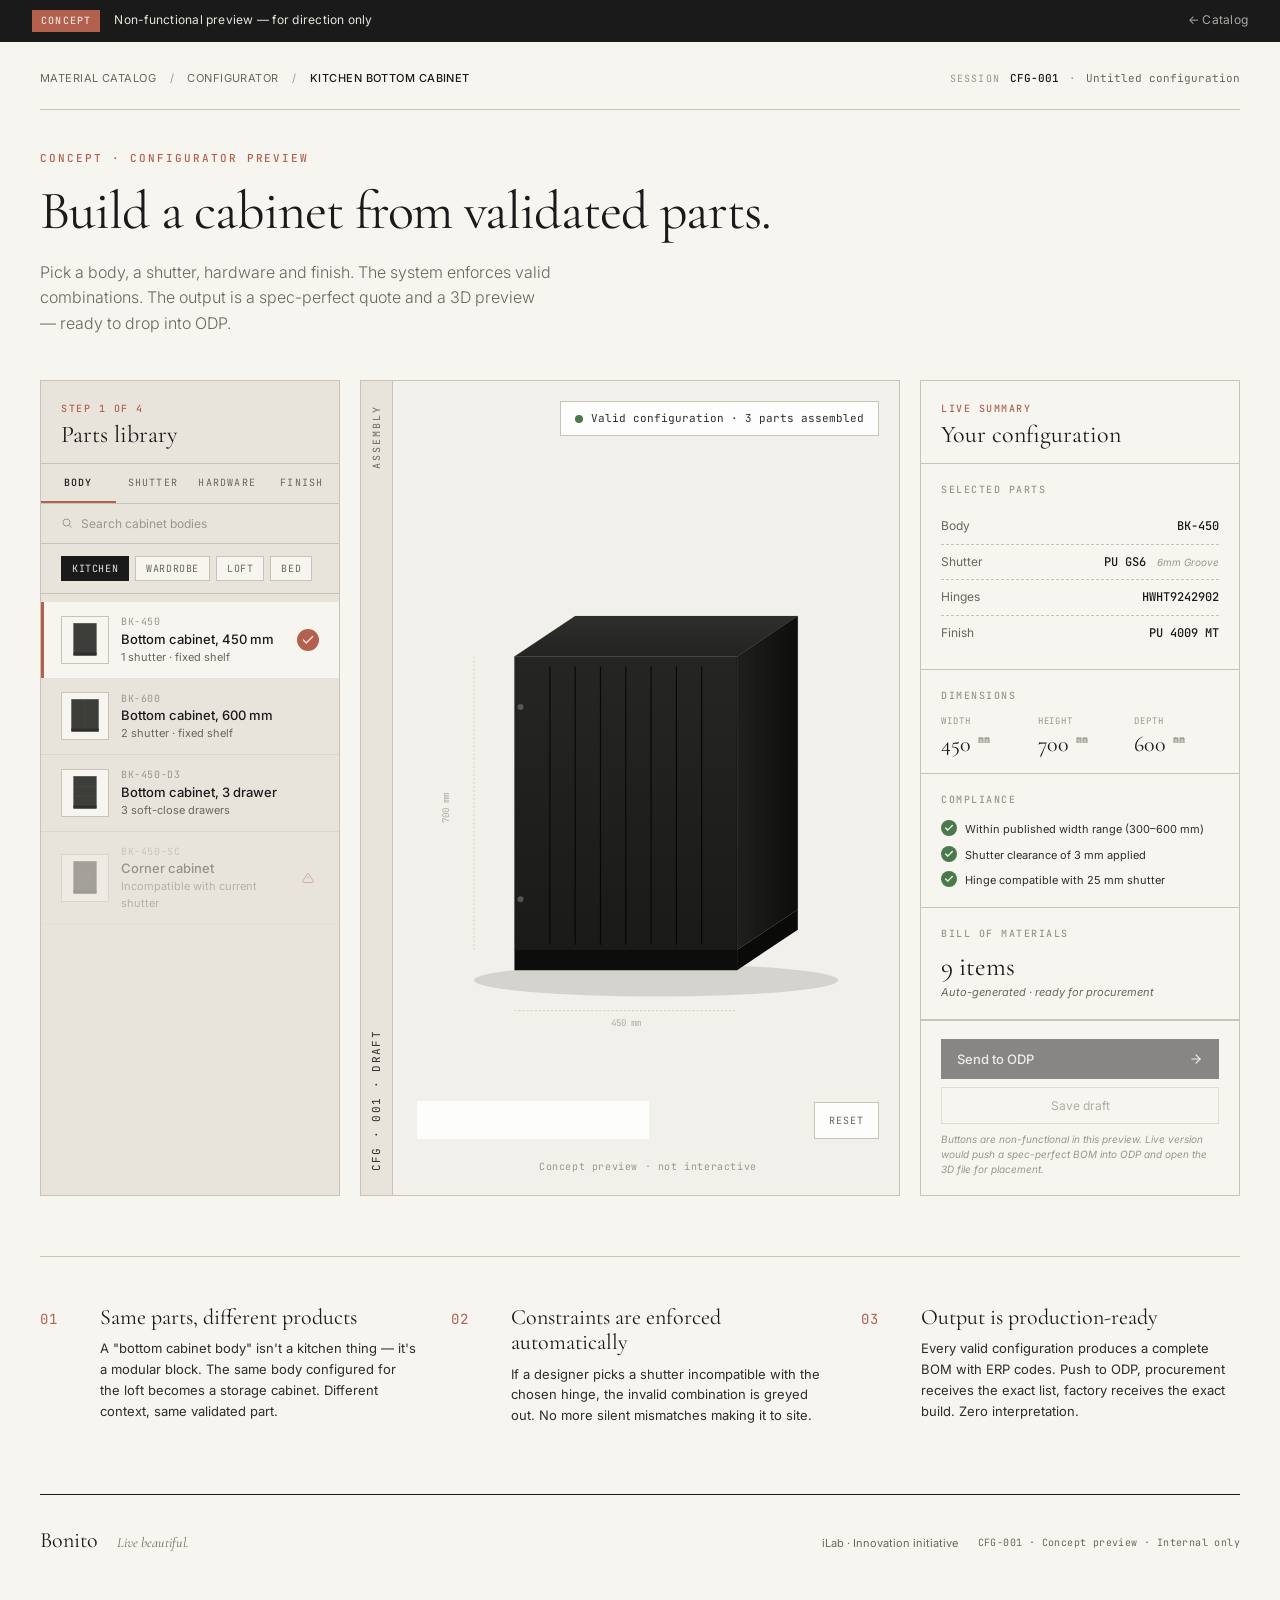
==== configurator.html @ 3262f43d "Add files via upload" ====
<!DOCTYPE html>
<html lang="en">
<head>
<meta charset="UTF-8">
<meta name="viewport" content="width=device-width, initial-scale=1.0">
<title>Blueprint Configurator · Concept Preview · Bonito</title>
<link rel="preconnect" href="https://fonts.googleapis.com">
<link rel="preconnect" href="https://fonts.gstatic.com" crossorigin>
<link href="https://fonts.googleapis.com/css2?family=Cormorant+Garamond:wght@300;400;500;600&family=Inter:wght@300;400;500;600&family=JetBrains+Mono:wght@400;500&display=swap" rel="stylesheet">
<link rel="stylesheet" href="configurator.css">
</head>
<body>

<div class="concept-banner">
  <span class="banner-pill">CONCEPT</span>
  <span>Non-functional preview — for direction only</span>
  <a href="index.html" class="banner-link">&larr; Catalog</a>
</div>

<main class="page">

  <header class="page-head">
    <nav class="crumbs">
      <a href="index.html">Material catalog</a>
      <span class="sep">/</span>
      <span>Configurator</span>
      <span class="sep">/</span>
      <span class="current">Kitchen bottom cabinet</span>
    </nav>
    <div class="erp-strip">
      <span class="erp-label">SESSION</span>
      <span class="erp-code">CFG-001</span>
      <span class="erp-sep">·</span>
      <span class="erp-finish">Untitled configuration</span>
    </div>
  </header>

  <section class="hero-intro">
    <span class="eyebrow">Concept · configurator preview</span>
    <h1 class="page-title">Build a cabinet from validated parts.</h1>
    <p class="lede">Pick a body, a shutter, hardware and finish. The system enforces valid combinations. The output is a spec-perfect quote and a 3D preview — ready to drop into ODP.</p>
  </section>

  <!-- 3-panel workspace -->
  <section class="workspace">

    <!-- LEFT: Parts library -->
    <aside class="parts-panel">
      <div class="panel-head">
        <span class="panel-eyebrow">Step 1 of 4</span>
        <h2 class="panel-title">Parts library</h2>
      </div>

      <!-- Category tabs -->
      <nav class="cat-tabs">
        <button class="cat-tab active">Body</button>
        <button class="cat-tab">Shutter</button>
        <button class="cat-tab">Hardware</button>
        <button class="cat-tab">Finish</button>
      </nav>

      <!-- Search -->
      <div class="parts-search">
        <svg width="12" height="12" viewBox="0 0 24 24" fill="none" stroke="currentColor" stroke-width="2"><circle cx="11" cy="11" r="7"/><path d="m21 21-4.35-4.35"/></svg>
        <input type="text" placeholder="Search cabinet bodies" value="" disabled>
      </div>

      <!-- Filter chips -->
      <div class="filter-chips">
        <span class="filter-chip active">Kitchen</span>
        <span class="filter-chip">Wardrobe</span>
        <span class="filter-chip">Loft</span>
        <span class="filter-chip">Bed</span>
      </div>

      <!-- Parts list -->
      <div class="parts-list">
        <div class="part-item selected">
          <div class="part-thumb">
            <svg viewBox="0 0 60 80" xmlns="http://www.w3.org/2000/svg">
              <rect x="8" y="8" width="44" height="60" fill="#3D3D3A" stroke="#5F5E5A" stroke-width="0.5"/>
              <rect x="8" y="64" width="44" height="6" fill="#2F2F2D"/>
            </svg>
          </div>
          <div class="part-meta">
            <span class="part-code">BK-450</span>
            <span class="part-name">Bottom cabinet, 450 mm</span>
            <span class="part-hint">1 shutter · fixed shelf</span>
          </div>
          <div class="part-check">
            <svg width="14" height="14" viewBox="0 0 24 24" fill="none" stroke="currentColor" stroke-width="2.4" stroke-linecap="round"><polyline points="20 6 9 17 4 12"/></svg>
          </div>
        </div>

        <div class="part-item">
          <div class="part-thumb">
            <svg viewBox="0 0 60 80" xmlns="http://www.w3.org/2000/svg">
              <rect x="4" y="8" width="52" height="60" fill="#3D3D3A" stroke="#5F5E5A" stroke-width="0.5"/>
              <rect x="4" y="64" width="52" height="6" fill="#2F2F2D"/>
              <line x1="30" y1="8" x2="30" y2="64" stroke="#5F5E5A" stroke-width="0.5"/>
            </svg>
          </div>
          <div class="part-meta">
            <span class="part-code">BK-600</span>
            <span class="part-name">Bottom cabinet, 600 mm</span>
            <span class="part-hint">2 shutter · fixed shelf</span>
          </div>
        </div>

        <div class="part-item">
          <div class="part-thumb">
            <svg viewBox="0 0 60 80" xmlns="http://www.w3.org/2000/svg">
              <rect x="8" y="8" width="44" height="60" fill="#3D3D3A" stroke="#5F5E5A" stroke-width="0.5"/>
              <line x1="8" y1="28" x2="52" y2="28" stroke="#5F5E5A" stroke-width="0.5"/>
              <line x1="8" y1="46" x2="52" y2="46" stroke="#5F5E5A" stroke-width="0.5"/>
              <rect x="8" y="64" width="44" height="6" fill="#2F2F2D"/>
            </svg>
          </div>
          <div class="part-meta">
            <span class="part-code">BK-450-D3</span>
            <span class="part-name">Bottom cabinet, 3 drawer</span>
            <span class="part-hint">3 soft-close drawers</span>
          </div>
        </div>

        <div class="part-item disabled">
          <div class="part-thumb">
            <svg viewBox="0 0 60 80" xmlns="http://www.w3.org/2000/svg">
              <rect x="8" y="8" width="44" height="60" fill="#3D3D3A" stroke="#5F5E5A" stroke-width="0.5"/>
              <rect x="8" y="64" width="44" height="6" fill="#2F2F2D"/>
              <circle cx="30" cy="38" r="8" fill="none" stroke="#5F5E5A" stroke-width="0.5"/>
            </svg>
          </div>
          <div class="part-meta">
            <span class="part-code">BK-450-SC</span>
            <span class="part-name">Corner cabinet</span>
            <span class="part-hint">Incompatible with current shutter</span>
          </div>
          <div class="part-warn">
            <svg width="12" height="12" viewBox="0 0 24 24" fill="none" stroke="currentColor" stroke-width="2"><path d="M12 9v4"/><path d="M12 17h.01"/><path d="M10.29 3.86 1.82 18a2 2 0 0 0 1.71 3h16.94a2 2 0 0 0 1.71-3L13.71 3.86a2 2 0 0 0-3.42 0Z"/></svg>
          </div>
        </div>
      </div>
    </aside>

    <!-- MIDDLE: Assembly viewer -->
    <section class="assembly-panel">
      <div class="assembly-frame">

        <!-- Spec ribbon down the left edge -->
        <aside class="spec-ribbon">
          <span class="ribbon-label">ASSEMBLY</span>
          <span class="ribbon-mono">CFG · 001 · DRAFT</span>
        </aside>

        <!-- Faux 3D isometric SVG representation -->
        <div class="assembly-canvas">
          <svg viewBox="0 0 500 500" xmlns="http://www.w3.org/2000/svg" preserveAspectRatio="xMidYMid meet">
            <defs>
              <linearGradient id="cabinetFront" x1="0" y1="0" x2="0" y2="1">
                <stop offset="0%" stop-color="#252523"/>
                <stop offset="100%" stop-color="#1A1A18"/>
              </linearGradient>
              <linearGradient id="cabinetSide" x1="0" y1="0" x2="1" y2="0">
                <stop offset="0%" stop-color="#1F1F1D"/>
                <stop offset="100%" stop-color="#0D0D0C"/>
              </linearGradient>
              <linearGradient id="cabinetTop" x1="0" y1="0" x2="0" y2="1">
                <stop offset="0%" stop-color="#2E2E2C"/>
                <stop offset="100%" stop-color="#232321"/>
              </linearGradient>
            </defs>

            <!-- Floor shadow -->
            <ellipse cx="260" cy="440" rx="180" ry="16" fill="#000" opacity="0.12"/>

            <!-- Cabinet body (isometric) -->
            <!-- Top face -->
            <polygon points="120,120 340,120 400,80 180,80" fill="url(#cabinetTop)" stroke="#000" stroke-width="0.5" stroke-opacity="0.2"/>
            <!-- Front face -->
            <polygon points="120,120 340,120 340,410 120,410" fill="url(#cabinetFront)" stroke="#000" stroke-width="0.5" stroke-opacity="0.3"/>
            <!-- Right side -->
            <polygon points="340,120 400,80 400,370 340,410" fill="url(#cabinetSide)" stroke="#000" stroke-width="0.5" stroke-opacity="0.3"/>

            <!-- Groove pattern on front (6mm grooves) -->
            <g opacity="0.75">
              <line x1="155" y1="130" x2="155" y2="405" stroke="#000" stroke-width="1.2"/>
              <line x1="180" y1="130" x2="180" y2="405" stroke="#000" stroke-width="1.2"/>
              <line x1="205" y1="130" x2="205" y2="405" stroke="#000" stroke-width="1.2"/>
              <line x1="230" y1="130" x2="230" y2="405" stroke="#000" stroke-width="1.2"/>
              <line x1="255" y1="130" x2="255" y2="405" stroke="#000" stroke-width="1.2"/>
              <line x1="280" y1="130" x2="280" y2="405" stroke="#000" stroke-width="1.2"/>
              <line x1="305" y1="130" x2="305" y2="405" stroke="#000" stroke-width="1.2"/>
            </g>

            <!-- Skirting -->
            <polygon points="120,410 340,410 340,430 120,430" fill="#0D0D0C"/>
            <polygon points="340,410 400,370 400,390 340,430" fill="#0A0A09"/>

            <!-- Hinge suggestions on left edge -->
            <circle cx="126" cy="170" r="3" fill="#7A7A75" opacity="0.6"/>
            <circle cx="126" cy="360" r="3" fill="#7A7A75" opacity="0.6"/>

            <!-- Dimension callouts (subtle) -->
            <g opacity="0.5" font-family="JetBrains Mono, monospace" font-size="9" fill="#6B665D">
              <line x1="80" y1="120" x2="80" y2="410" stroke="#B3614E" stroke-width="0.5" stroke-dasharray="2 2"/>
              <text x="55" y="270" text-anchor="middle" transform="rotate(-90 55 270)">700 mm</text>

              <line x1="120" y1="470" x2="340" y2="470" stroke="#B3614E" stroke-width="0.5" stroke-dasharray="2 2"/>
              <text x="230" y="485" text-anchor="middle">450 mm</text>
            </g>
          </svg>
        </div>

        <!-- View controls -->
        <div class="assembly-controls">
          <div class="control-group">
            <button class="view-btn active">Isometric</button>
            <button class="view-btn">Front</button>
            <button class="view-btn">Exploded</button>
          </div>
          <div class="control-group right">
            <button class="util-btn">Reset</button>
          </div>
        </div>

        <div class="assembly-status">
          <span class="status-dot valid"></span>
          <span class="status-text">Valid configuration · 3 parts assembled</span>
        </div>

        <div class="assembly-hint">
          Concept preview · not interactive
        </div>
      </div>
    </section>

    <!-- RIGHT: Live spec summary -->
    <aside class="summary-panel">
      <div class="panel-head">
        <span class="panel-eyebrow">Live summary</span>
        <h2 class="panel-title">Your configuration</h2>
      </div>

      <!-- Selected parts -->
      <div class="config-block">
        <div class="block-title">Selected parts</div>
        <div class="config-row">
          <div class="row-label">Body</div>
          <div class="row-val">BK-450</div>
        </div>
        <div class="config-row">
          <div class="row-label">Shutter</div>
          <div class="row-val">PU GS6 <span class="row-sub">6mm Groove</span></div>
        </div>
        <div class="config-row">
          <div class="row-label">Hinges</div>
          <div class="row-val">HWHT9242902</div>
        </div>
        <div class="config-row">
          <div class="row-label">Finish</div>
          <div class="row-val">PU 4009 MT</div>
        </div>
      </div>

      <!-- Dimensions -->
      <div class="config-block">
        <div class="block-title">Dimensions</div>
        <div class="dim-grid">
          <div class="dim-cell">
            <span class="dim-label">Width</span>
            <span class="dim-val">450 <span class="dim-unit">mm</span></span>
          </div>
          <div class="dim-cell">
            <span class="dim-label">Height</span>
            <span class="dim-val">700 <span class="dim-unit">mm</span></span>
          </div>
          <div class="dim-cell">
            <span class="dim-label">Depth</span>
            <span class="dim-val">600 <span class="dim-unit">mm</span></span>
          </div>
        </div>
      </div>

      <!-- Compliance -->
      <div class="config-block">
        <div class="block-title">Compliance</div>
        <div class="compliance-list">
          <div class="compliance-item ok">
            <div class="c-icon">
              <svg width="10" height="10" viewBox="0 0 24 24" fill="none" stroke="currentColor" stroke-width="3" stroke-linecap="round"><polyline points="20 6 9 17 4 12"/></svg>
            </div>
            <div class="c-text">Within published width range (300–600 mm)</div>
          </div>
          <div class="compliance-item ok">
            <div class="c-icon">
              <svg width="10" height="10" viewBox="0 0 24 24" fill="none" stroke="currentColor" stroke-width="3" stroke-linecap="round"><polyline points="20 6 9 17 4 12"/></svg>
            </div>
            <div class="c-text">Shutter clearance of 3 mm applied</div>
          </div>
          <div class="compliance-item ok">
            <div class="c-icon">
              <svg width="10" height="10" viewBox="0 0 24 24" fill="none" stroke="currentColor" stroke-width="3" stroke-linecap="round"><polyline points="20 6 9 17 4 12"/></svg>
            </div>
            <div class="c-text">Hinge compatible with 25 mm shutter</div>
          </div>
        </div>
      </div>

      <!-- BOM count -->
      <div class="config-block">
        <div class="block-title">Bill of materials</div>
        <div class="bom-summary">
          <span class="bom-count">9 items</span>
          <span class="bom-hint">Auto-generated · ready for procurement</span>
        </div>
      </div>

      <!-- Actions -->
      <div class="config-actions">
        <button class="action-primary" disabled>
          <span>Send to ODP</span>
          <svg width="14" height="14" viewBox="0 0 24 24" fill="none" stroke="currentColor" stroke-width="2" stroke-linecap="round"><path d="M5 12h14"/><path d="m12 5 7 7-7 7"/></svg>
        </button>
        <button class="action-secondary" disabled>Save draft</button>
      </div>

      <p class="concept-note">
        Buttons are non-functional in this preview. Live version would push a spec-perfect BOM into ODP and open the 3D file for placement.
      </p>
    </aside>

  </section>

  <!-- Explanation strip -->
  <section class="explain-strip">
    <div class="explain-item">
      <div class="explain-num">01</div>
      <div class="explain-body">
        <h3 class="explain-title">Same parts, different products</h3>
        <p class="explain-text">A "bottom cabinet body" isn't a kitchen thing — it's a modular block. The same body configured for the loft becomes a storage cabinet. Different context, same validated part.</p>
      </div>
    </div>

    <div class="explain-item">
      <div class="explain-num">02</div>
      <div class="explain-body">
        <h3 class="explain-title">Constraints are enforced automatically</h3>
        <p class="explain-text">If a designer picks a shutter incompatible with the chosen hinge, the invalid combination is greyed out. No more silent mismatches making it to site.</p>
      </div>
    </div>

    <div class="explain-item">
      <div class="explain-num">03</div>
      <div class="explain-body">
        <h3 class="explain-title">Output is production-ready</h3>
        <p class="explain-text">Every valid configuration produces a complete BOM with ERP codes. Push to ODP, procurement receives the exact list, factory receives the exact build. Zero interpretation.</p>
      </div>
    </div>
  </section>

  <footer class="page-foot">
    <div class="foot-left">
      <span class="foot-brand">Bonito</span>
      <span class="foot-tag">Live beautiful.</span>
    </div>
    <div class="foot-right">
      <span>iLab · Innovation initiative</span>
      <span class="foot-mono">CFG-001 · Concept preview · Internal only</span>
    </div>
  </footer>

</main>

</body>
</html>
---- configurator.css ----
/* Configurator concept mockup — matches PU cabinet page design system */

:root {
  --ink: #1A1A1A;
  --ink-soft: #2D2D2C;
  --bone: #E8E4DC;
  --bone-deep: #D9D5CC;
  --paper: #F7F5F0;
  --clay: #B3614E;
  --clay-soft: #C9826F;
  --line: #C8C3B7;
  --text: #2D2D2C;
  --text-soft: #6B665D;
  --text-mute: #9B968B;

  --success: #4A7A4B;
  --warn:    #B3614E;

  --display: 'Cormorant Garamond', Georgia, serif;
  --body:    'Inter', -apple-system, system-ui, sans-serif;
  --mono:    'JetBrains Mono', 'SF Mono', Consolas, monospace;
}

* { box-sizing: border-box; margin: 0; padding: 0; }

body {
  background: var(--paper);
  color: var(--text);
  font-family: var(--body);
  font-size: 14px;
  line-height: 1.55;
  font-weight: 400;
  -webkit-font-smoothing: antialiased;
  -moz-osx-font-smoothing: grayscale;
}

/* Concept banner */
.concept-banner {
  background: var(--ink);
  color: var(--bone);
  padding: 10px 32px;
  font-size: 12px;
  display: flex;
  align-items: center;
  gap: 14px;
  letter-spacing: 0.02em;
}
.banner-pill {
  background: var(--clay);
  color: var(--bone);
  padding: 3px 9px;
  font-family: var(--mono);
  font-size: 10px;
  font-weight: 500;
  letter-spacing: 0.12em;
}
.banner-link {
  margin-left: auto;
  color: var(--bone);
  text-decoration: none;
  font-size: 12px;
  opacity: 0.7;
}
.banner-link:hover { opacity: 1; }

.page {
  max-width: 1400px;
  margin: 0 auto;
  padding: 28px 40px 56px;
}

/* Header */
.page-head {
  display: flex;
  justify-content: space-between;
  align-items: baseline;
  padding-bottom: 22px;
  border-bottom: 1px solid var(--line);
  margin-bottom: 40px;
}
.crumbs {
  font-size: 11px;
  color: var(--text-soft);
  letter-spacing: 0.04em;
  text-transform: uppercase;
}
.crumbs a { color: var(--text-soft); text-decoration: none; }
.crumbs a:hover { color: var(--ink); }
.crumbs .sep { margin: 0 10px; color: var(--text-mute); }
.crumbs .current { color: var(--ink); font-weight: 500; }

.erp-strip {
  display: flex;
  align-items: baseline;
  gap: 10px;
  font-family: var(--mono);
  font-size: 11px;
}
.erp-label {
  color: var(--text-mute);
  letter-spacing: 0.12em;
  font-size: 10px;
}
.erp-code { color: var(--ink); font-weight: 500; }
.erp-sep { color: var(--text-mute); }
.erp-finish { color: var(--text-soft); }

/* Hero intro */
.hero-intro {
  margin-bottom: 44px;
  max-width: 780px;
}
.eyebrow {
  display: block;
  font-family: var(--mono);
  font-size: 11px;
  letter-spacing: 0.18em;
  color: var(--clay);
  text-transform: uppercase;
  margin-bottom: 18px;
  font-weight: 500;
}
.page-title {
  font-family: var(--display);
  font-weight: 400;
  font-size: clamp(38px, 4.4vw, 54px);
  line-height: 0.98;
  letter-spacing: -0.02em;
  color: var(--ink);
  margin-bottom: 22px;
}
.lede {
  font-size: 16px;
  line-height: 1.6;
  color: var(--text-soft);
  font-weight: 300;
  max-width: 32em;
}

/* ============ WORKSPACE (3 panels) ============ */
.workspace {
  display: grid;
  grid-template-columns: 300px 1fr 320px;
  gap: 20px;
  min-height: 640px;
  margin-bottom: 60px;
}

/* Panel head */
.panel-head {
  padding: 20px 20px 16px;
  border-bottom: 1px solid var(--line);
}
.panel-eyebrow {
  font-family: var(--mono);
  font-size: 10px;
  letter-spacing: 0.15em;
  color: var(--clay);
  text-transform: uppercase;
  margin-bottom: 6px;
  display: block;
  font-weight: 500;
}
.panel-title {
  font-family: var(--display);
  font-size: 24px;
  color: var(--ink);
  font-weight: 400;
  line-height: 1;
}

/* LEFT: Parts panel */
.parts-panel {
  background: var(--bone);
  border: 1px solid var(--line);
  display: flex;
  flex-direction: column;
}

.cat-tabs {
  display: flex;
  border-bottom: 1px solid var(--line);
}
.cat-tab {
  flex: 1;
  background: transparent;
  border: none;
  padding: 12px 6px;
  font-family: var(--mono);
  font-size: 10px;
  letter-spacing: 0.12em;
  text-transform: uppercase;
  color: var(--text-soft);
  cursor: pointer;
  transition: all 0.15s;
  border-bottom: 2px solid transparent;
}
.cat-tab:hover { color: var(--ink); }
.cat-tab.active {
  color: var(--ink);
  border-bottom-color: var(--clay);
  font-weight: 500;
}

.parts-search {
  display: flex;
  align-items: center;
  gap: 8px;
  padding: 12px 20px;
  border-bottom: 1px solid var(--line);
  color: var(--text-mute);
}
.parts-search input {
  flex: 1;
  border: none;
  background: transparent;
  font-family: var(--body);
  font-size: 12px;
  color: var(--text);
  outline: none;
}
.parts-search input::placeholder { color: var(--text-mute); }

.filter-chips {
  display: flex;
  gap: 6px;
  padding: 12px 20px;
  border-bottom: 1px solid var(--line);
  flex-wrap: wrap;
}
.filter-chip {
  font-family: var(--mono);
  font-size: 10px;
  letter-spacing: 0.06em;
  padding: 4px 10px;
  background: var(--paper);
  border: 1px solid var(--line);
  color: var(--text-soft);
  cursor: pointer;
  text-transform: uppercase;
  transition: all 0.15s;
}
.filter-chip:hover { border-color: var(--ink); color: var(--ink); }
.filter-chip.active {
  background: var(--ink);
  color: var(--bone);
  border-color: var(--ink);
}

.parts-list {
  flex: 1;
  overflow-y: auto;
  padding: 8px 0;
}

.part-item {
  display: grid;
  grid-template-columns: 48px 1fr auto;
  gap: 12px;
  align-items: center;
  padding: 12px 20px;
  cursor: pointer;
  transition: background 0.15s;
  border-bottom: 1px solid rgba(200, 195, 183, 0.4);
}
.part-item:hover { background: var(--paper); }
.part-item.selected {
  background: var(--paper);
  box-shadow: inset 3px 0 0 var(--clay);
}
.part-item.disabled { opacity: 0.4; cursor: not-allowed; }
.part-item.disabled:hover { background: transparent; }

.part-thumb {
  width: 48px;
  height: 48px;
  background: var(--paper);
  border: 1px solid var(--line);
  display: flex;
  align-items: center;
  justify-content: center;
}
.part-thumb svg { width: 32px; height: 42px; }

.part-meta {
  display: flex;
  flex-direction: column;
  gap: 1px;
  min-width: 0;
}
.part-code {
  font-family: var(--mono);
  font-size: 10px;
  color: var(--text-mute);
  letter-spacing: 0.06em;
}
.part-name {
  font-size: 13px;
  color: var(--ink);
  font-weight: 500;
  line-height: 1.3;
}
.part-hint {
  font-size: 11px;
  color: var(--text-soft);
}

.part-check {
  width: 22px;
  height: 22px;
  background: var(--clay);
  color: var(--bone);
  border-radius: 50%;
  display: flex;
  align-items: center;
  justify-content: center;
}
.part-warn {
  width: 22px;
  height: 22px;
  color: var(--warn);
  display: flex;
  align-items: center;
  justify-content: center;
}

/* MIDDLE: Assembly panel */
.assembly-panel {
  position: relative;
}
.assembly-frame {
  position: relative;
  background: #F2F0EA;
  border: 1px solid var(--line);
  width: 100%;
  height: 100%;
  min-height: 640px;
  overflow: hidden;
}

.spec-ribbon {
  position: absolute;
  left: 0;
  top: 0;
  bottom: 0;
  width: 32px;
  background: var(--bone);
  display: flex;
  flex-direction: column;
  align-items: center;
  justify-content: space-between;
  padding: 24px 0;
  border-right: 1px solid var(--line);
  pointer-events: none;
  z-index: 3;
}
.ribbon-label, .ribbon-mono {
  writing-mode: vertical-rl;
  transform: rotate(180deg);
  font-family: var(--mono);
  font-size: 10px;
  color: var(--text-soft);
  letter-spacing: 0.2em;
}
.ribbon-mono {
  font-size: 11px;
  color: var(--text);
  letter-spacing: 0.12em;
}

.assembly-canvas {
  position: absolute;
  inset: 0;
  padding-left: 32px;
  display: flex;
  align-items: center;
  justify-content: center;
}
.assembly-canvas svg {
  max-width: 100%;
  max-height: 100%;
  width: auto;
}

.assembly-controls {
  position: absolute;
  bottom: 56px;
  left: 56px;
  right: 20px;
  display: flex;
  justify-content: space-between;
  align-items: center;
  z-index: 2;
}
.control-group {
  display: flex;
  gap: 4px;
  background: rgba(255, 255, 255, 0.85);
  backdrop-filter: blur(8px);
  -webkit-backdrop-filter: blur(8px);
  padding: 4px;
  border: 1px solid var(--line);
}
.view-btn, .util-btn {
  background: transparent;
  border: none;
  color: var(--text-soft);
  font-family: var(--mono);
  font-size: 10px;
  letter-spacing: 0.1em;
  padding: 7px 10px;
  cursor: pointer;
  text-transform: uppercase;
}
.view-btn:hover, .util-btn:hover { color: var(--ink); }
.view-btn.active {
  background: var(--ink);
  color: var(--bone);
}

.assembly-status {
  position: absolute;
  top: 20px;
  right: 20px;
  display: flex;
  align-items: center;
  gap: 8px;
  background: rgba(255, 255, 255, 0.9);
  padding: 8px 14px;
  border: 1px solid var(--line);
  font-family: var(--mono);
  font-size: 11px;
  color: var(--text);
}
.status-dot {
  width: 8px;
  height: 8px;
  border-radius: 50%;
  background: var(--success);
}

.assembly-hint {
  position: absolute;
  bottom: 20px;
  left: 56px;
  right: 20px;
  font-family: var(--mono);
  font-size: 10px;
  color: var(--text-mute);
  letter-spacing: 0.06em;
  text-align: center;
  pointer-events: none;
}

/* RIGHT: Summary panel */
.summary-panel {
  background: var(--paper);
  border: 1px solid var(--line);
  display: flex;
  flex-direction: column;
  overflow-y: auto;
}

.config-block {
  padding: 18px 20px;
  border-bottom: 1px solid var(--line);
}
.config-block:last-of-type { border-bottom: none; }

.block-title {
  font-family: var(--mono);
  font-size: 10px;
  letter-spacing: 0.15em;
  text-transform: uppercase;
  color: var(--text-mute);
  margin-bottom: 12px;
  font-weight: 500;
}

.config-row {
  display: flex;
  justify-content: space-between;
  align-items: baseline;
  padding: 8px 0;
  border-bottom: 1px dashed var(--line);
}
.config-row:last-child { border-bottom: none; }
.row-label {
  font-size: 12px;
  color: var(--text-soft);
}
.row-val {
  font-family: var(--mono);
  font-size: 12px;
  color: var(--ink);
  font-weight: 500;
  text-align: right;
}
.row-sub {
  font-family: var(--body);
  font-size: 10px;
  color: var(--text-mute);
  font-weight: 400;
  margin-left: 4px;
  font-style: italic;
}

.dim-grid {
  display: grid;
  grid-template-columns: repeat(3, 1fr);
  gap: 12px;
}
.dim-cell {
  display: flex;
  flex-direction: column;
  gap: 4px;
}
.dim-label {
  font-family: var(--mono);
  font-size: 9px;
  letter-spacing: 0.1em;
  text-transform: uppercase;
  color: var(--text-mute);
}
.dim-val {
  font-family: var(--display);
  font-size: 22px;
  color: var(--ink);
  line-height: 1;
}
.dim-unit {
  font-family: var(--mono);
  font-size: 10px;
  color: var(--text-soft);
  vertical-align: super;
  margin-left: 2px;
}

.compliance-list {
  display: flex;
  flex-direction: column;
  gap: 8px;
}
.compliance-item {
  display: grid;
  grid-template-columns: 16px 1fr;
  gap: 8px;
  align-items: baseline;
}
.c-icon {
  width: 16px;
  height: 16px;
  background: var(--success);
  color: white;
  border-radius: 50%;
  display: flex;
  align-items: center;
  justify-content: center;
}
.c-text {
  font-size: 11px;
  line-height: 1.45;
  color: var(--text);
}

.bom-summary {
  display: flex;
  flex-direction: column;
  gap: 4px;
}
.bom-count {
  font-family: var(--display);
  font-size: 26px;
  color: var(--ink);
  line-height: 1;
}
.bom-hint {
  font-size: 11px;
  color: var(--text-soft);
  font-style: italic;
}

.config-actions {
  padding: 18px 20px 8px;
  display: flex;
  flex-direction: column;
  gap: 8px;
  border-top: 1px solid var(--line);
}
.action-primary {
  background: var(--ink);
  color: var(--bone);
  border: none;
  padding: 12px 16px;
  font-family: var(--body);
  font-size: 13px;
  font-weight: 500;
  cursor: pointer;
  display: flex;
  align-items: center;
  justify-content: space-between;
  transition: all 0.15s;
}
.action-primary:hover:not(:disabled) { background: var(--ink-soft); }
.action-primary:disabled { opacity: 0.5; cursor: not-allowed; }
.action-secondary {
  background: transparent;
  color: var(--text-soft);
  border: 1px solid var(--line);
  padding: 10px 16px;
  font-family: var(--body);
  font-size: 12px;
  cursor: pointer;
}
.action-secondary:hover:not(:disabled) { color: var(--ink); border-color: var(--ink); }
.action-secondary:disabled { opacity: 0.5; cursor: not-allowed; }

.concept-note {
  padding: 0 20px 18px;
  font-size: 10px;
  color: var(--text-mute);
  font-style: italic;
  line-height: 1.5;
}

/* ============ EXPLAIN STRIP ============ */
.explain-strip {
  display: grid;
  grid-template-columns: repeat(3, 1fr);
  gap: 32px;
  padding: 48px 0;
  border-top: 1px solid var(--line);
}
.explain-item {
  display: grid;
  grid-template-columns: 44px 1fr;
  gap: 16px;
}
.explain-num {
  font-family: var(--mono);
  font-size: 14px;
  color: var(--clay);
  letter-spacing: 0.08em;
  padding-top: 4px;
}
.explain-title {
  font-family: var(--display);
  font-size: 22px;
  color: var(--ink);
  font-weight: 400;
  line-height: 1.15;
  margin-bottom: 8px;
}
.explain-text {
  font-size: 13px;
  line-height: 1.6;
  color: var(--text);
}

/* ============ FOOTER ============ */
.page-foot {
  display: flex;
  justify-content: space-between;
  align-items: baseline;
  padding-top: 28px;
  margin-top: 20px;
  border-top: 1px solid var(--ink);
  font-size: 11px;
}
.foot-brand {
  font-family: var(--display);
  font-size: 22px;
  color: var(--ink);
  margin-right: 16px;
}
.foot-tag {
  font-family: var(--display);
  font-size: 14px;
  font-style: italic;
  color: var(--text-soft);
}
.foot-right {
  display: flex;
  gap: 20px;
  color: var(--text-soft);
}
.foot-mono {
  font-family: var(--mono);
  font-size: 10px;
  letter-spacing: 0.04em;
}

/* ============ RESPONSIVE ============ */
@media (max-width: 1200px) {
  .workspace {
    grid-template-columns: 260px 1fr 280px;
  }
}

@media (max-width: 1000px) {
  .workspace {
    grid-template-columns: 1fr;
  }
  .parts-panel, .summary-panel {
    max-height: 400px;
  }
  .explain-strip {
    grid-template-columns: 1fr;
    gap: 20px;
  }
}

@media (max-width: 640px) {
  .page { padding: 16px 20px 40px; }
  .concept-banner { padding: 8px 20px; flex-wrap: wrap; }
  .page-head { flex-direction: column; align-items: flex-start; gap: 12px; }
  .page-title { font-size: 34px; }
}
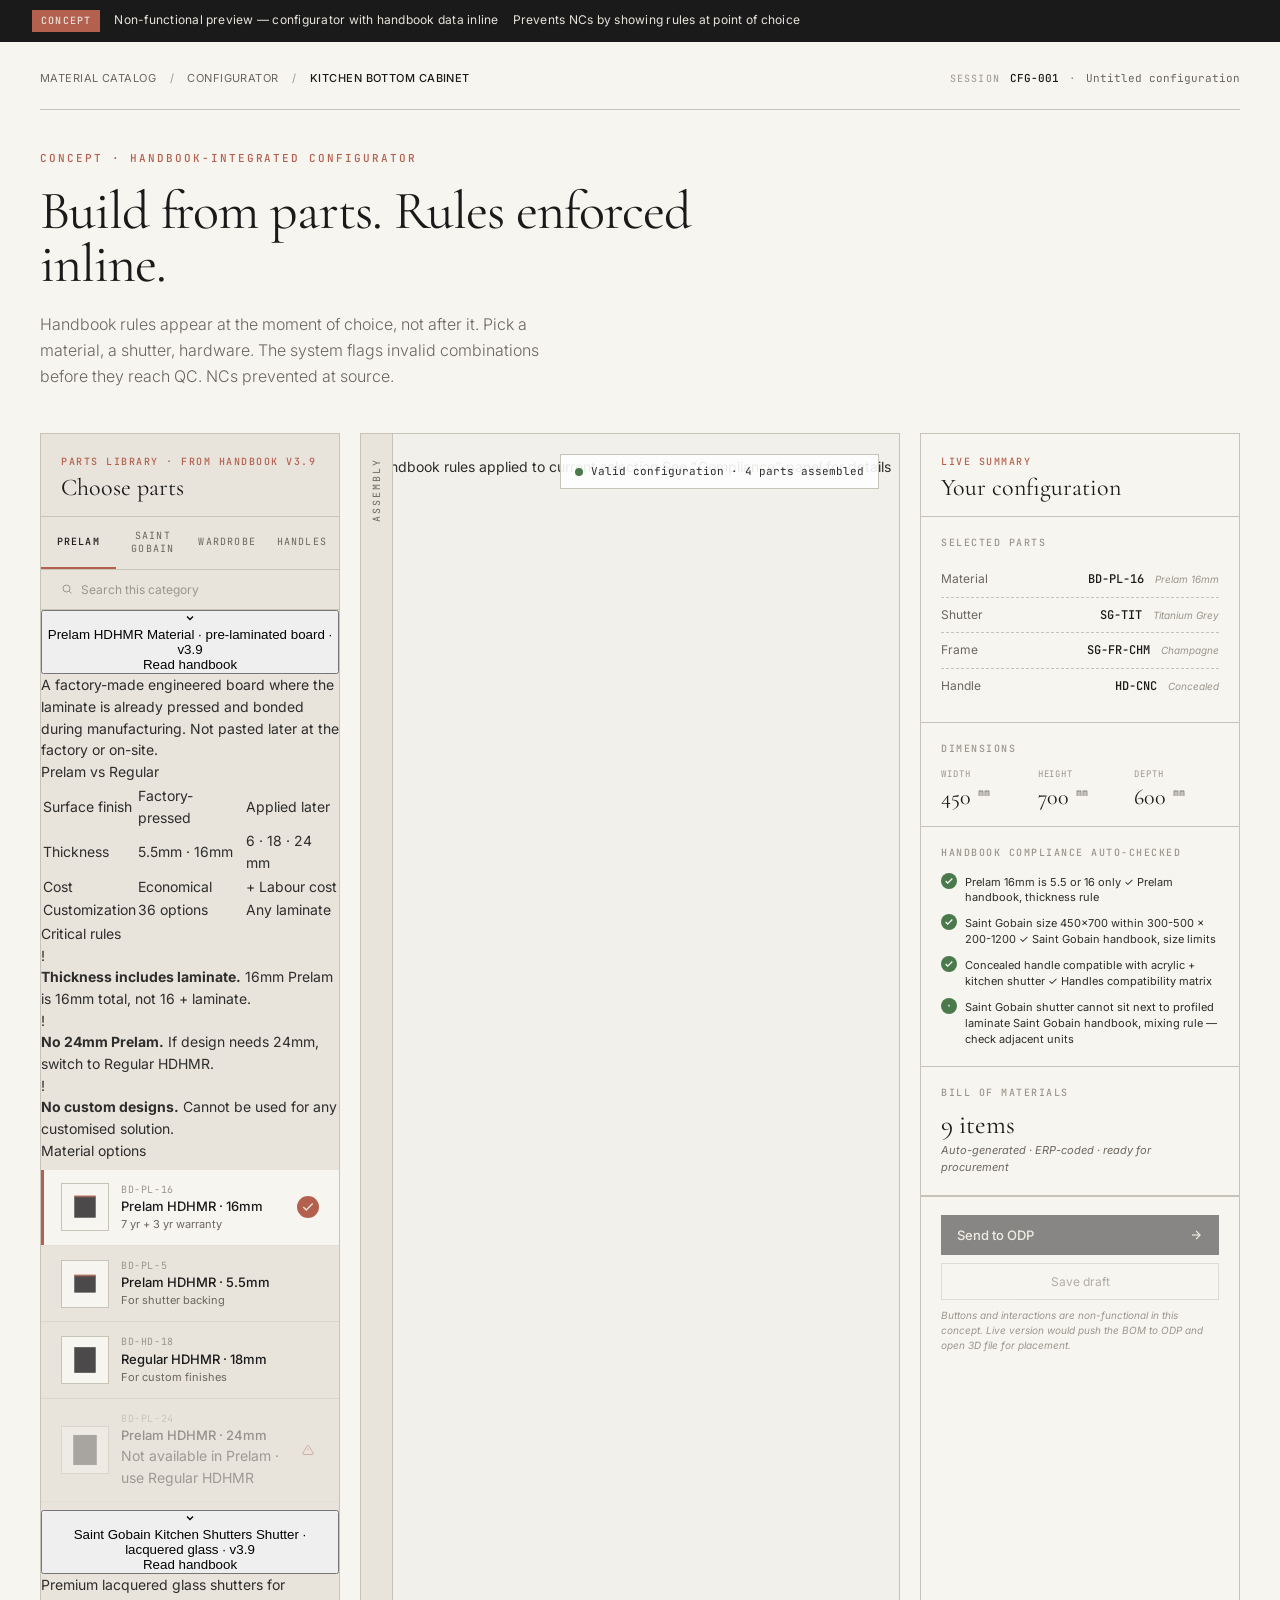
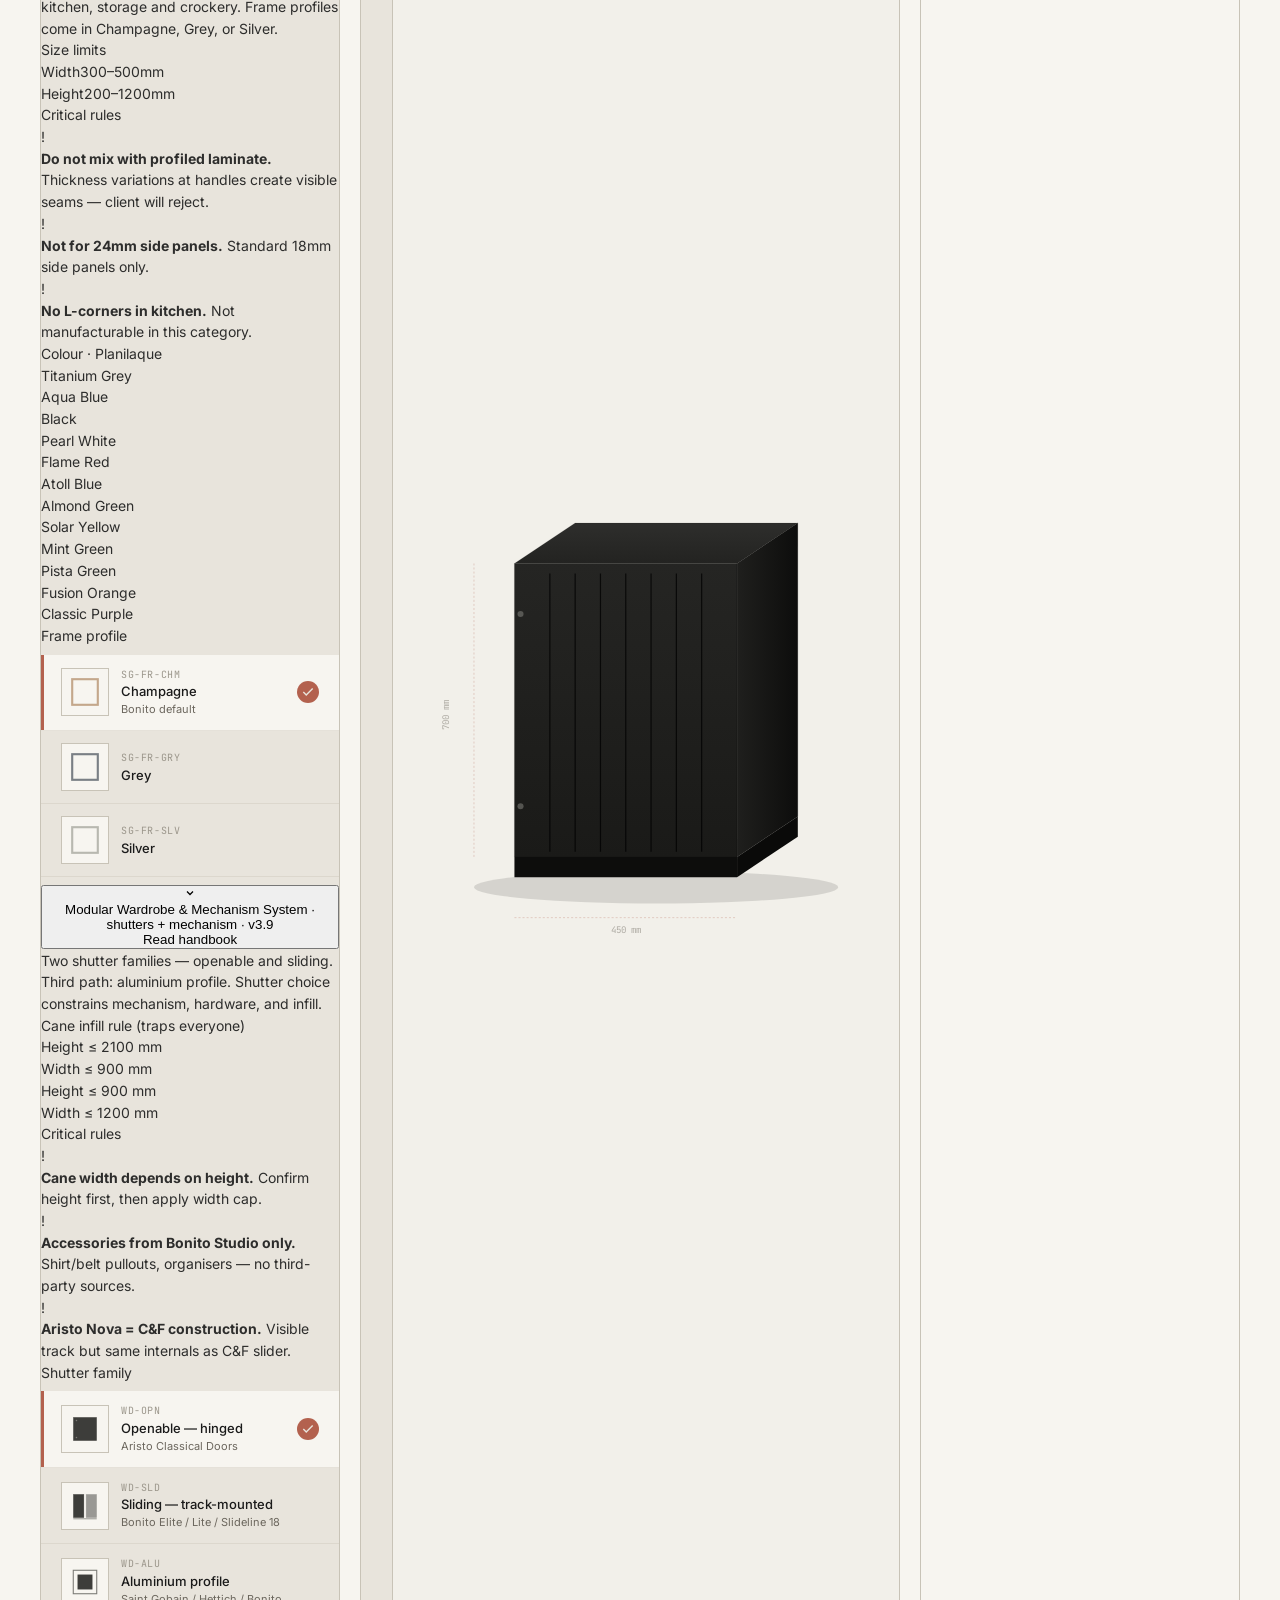
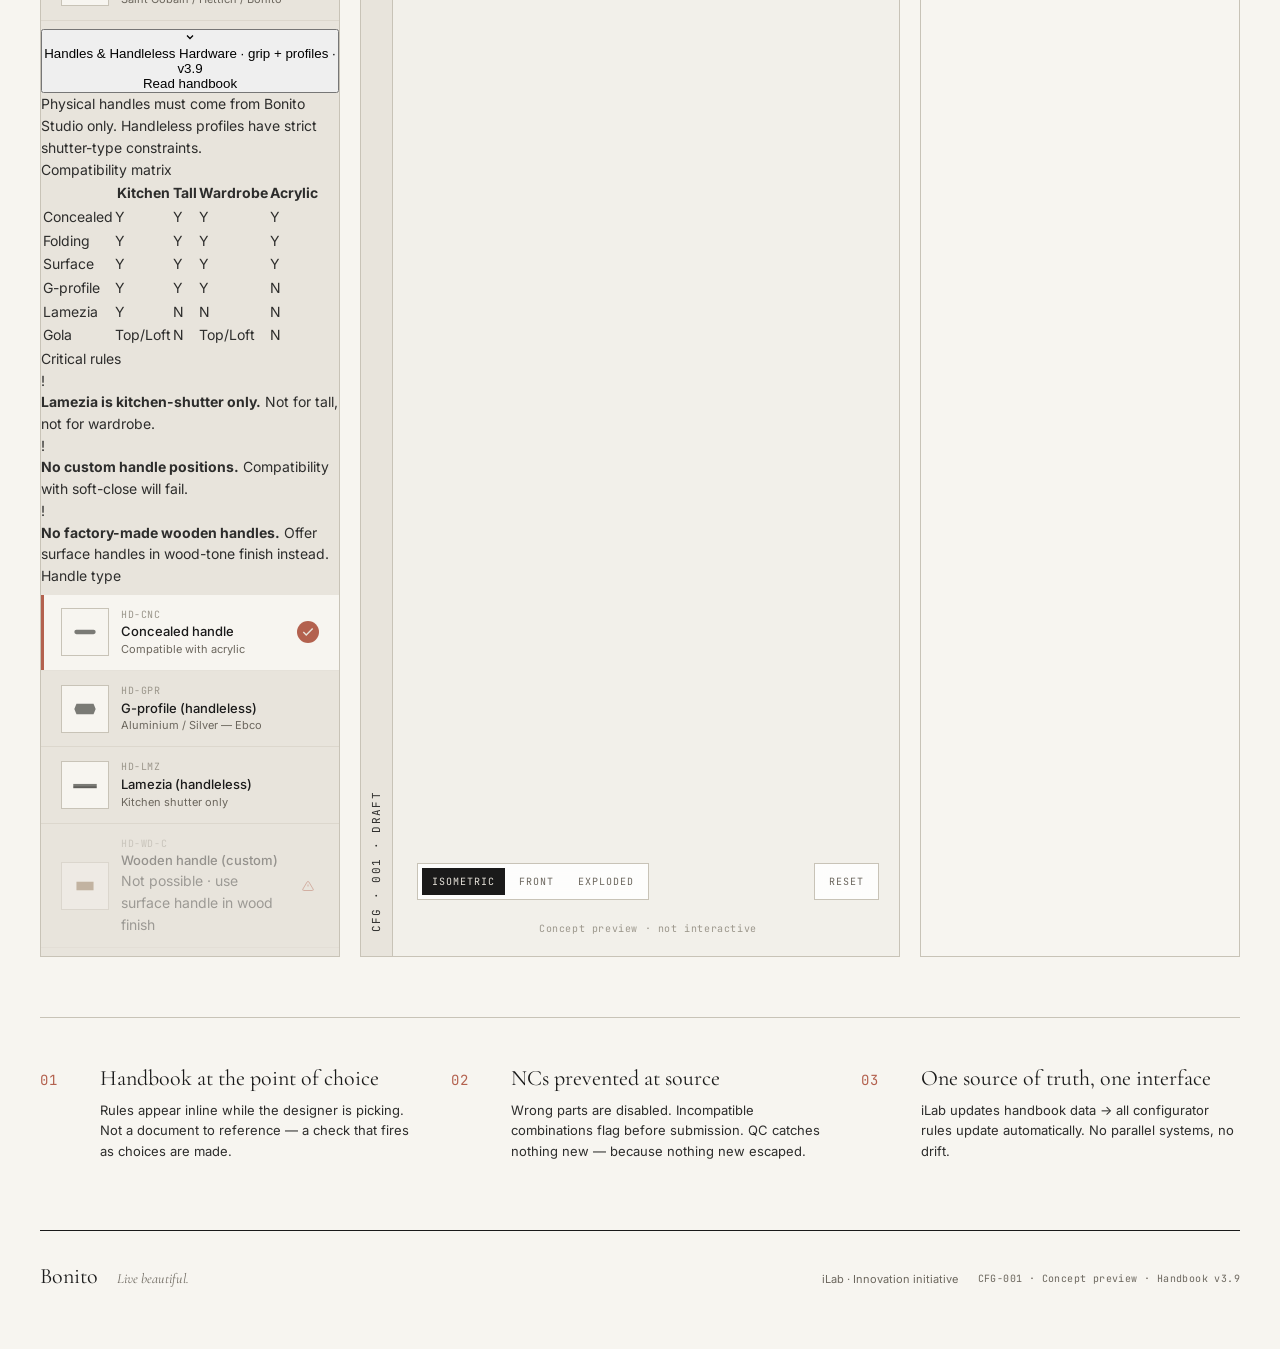
==== commit 9919618e: "Update configurator.html" ====
--- a/configurator.html
+++ b/configurator.html
@@ -3,7 +3,7 @@
 <head>
 <meta charset="UTF-8">
 <meta name="viewport" content="width=device-width, initial-scale=1.0">
-<title>Blueprint Configurator · Concept Preview · Bonito</title>
+<title>Blueprint Configurator · Handbook-Integrated · Bonito</title>
 <link rel="preconnect" href="https://fonts.googleapis.com">
 <link rel="preconnect" href="https://fonts.gstatic.com" crossorigin>
 <link href="https://fonts.googleapis.com/css2?family=Cormorant+Garamond:wght@300;400;500;600&family=Inter:wght@300;400;500;600&family=JetBrains+Mono:wght@400;500&display=swap" rel="stylesheet">
@@ -13,15 +13,15 @@
 
 <div class="concept-banner">
   <span class="banner-pill">CONCEPT</span>
-  <span>Non-functional preview — for direction only</span>
-  <a href="index.html" class="banner-link">&larr; Catalog</a>
+  <span>Non-functional preview — configurator with handbook data inline</span>
+  <span class="banner-note">Prevents NCs by showing rules at point of choice</span>
 </div>
 
 <main class="page">
 
   <header class="page-head">
     <nav class="crumbs">
-      <a href="index.html">Material catalog</a>
+      <span>Material catalog</span>
       <span class="sep">/</span>
       <span>Configurator</span>
       <span class="sep">/</span>
@@ -36,110 +36,469 @@
   </header>
 
   <section class="hero-intro">
-    <span class="eyebrow">Concept · configurator preview</span>
-    <h1 class="page-title">Build a cabinet from validated parts.</h1>
-    <p class="lede">Pick a body, a shutter, hardware and finish. The system enforces valid combinations. The output is a spec-perfect quote and a 3D preview — ready to drop into ODP.</p>
+    <span class="eyebrow">Concept · handbook-integrated configurator</span>
+    <h1 class="page-title">Build from parts. Rules enforced inline.</h1>
+    <p class="lede">Handbook rules appear at the moment of choice, not after it. Pick a material, a shutter, hardware. The system flags invalid combinations before they reach QC. NCs prevented at source.</p>
   </section>
 
   <!-- 3-panel workspace -->
   <section class="workspace">
 
-    <!-- LEFT: Parts library -->
+    <!-- LEFT: Parts library with 4 handbook category tabs -->
     <aside class="parts-panel">
       <div class="panel-head">
-        <span class="panel-eyebrow">Step 1 of 4</span>
-        <h2 class="panel-title">Parts library</h2>
-      </div>
-
-      <!-- Category tabs -->
-      <nav class="cat-tabs">
-        <button class="cat-tab active">Body</button>
-        <button class="cat-tab">Shutter</button>
-        <button class="cat-tab">Hardware</button>
-        <button class="cat-tab">Finish</button>
+        <span class="panel-eyebrow">Parts library · from handbook v3.9</span>
+        <h2 class="panel-title">Choose parts</h2>
+      </div>
+
+      <!-- Category tabs — 4 handbook categories -->
+      <nav class="cat-tabs" id="catTabs">
+        <button class="cat-tab active" data-cat="prelam">Prelam</button>
+        <button class="cat-tab" data-cat="saint-gobain">Saint Gobain</button>
+        <button class="cat-tab" data-cat="wardrobe">Wardrobe</button>
+        <button class="cat-tab" data-cat="handles">Handles</button>
       </nav>
 
       <!-- Search -->
       <div class="parts-search">
         <svg width="12" height="12" viewBox="0 0 24 24" fill="none" stroke="currentColor" stroke-width="2"><circle cx="11" cy="11" r="7"/><path d="m21 21-4.35-4.35"/></svg>
-        <input type="text" placeholder="Search cabinet bodies" value="" disabled>
-      </div>
-
-      <!-- Filter chips -->
-      <div class="filter-chips">
-        <span class="filter-chip active">Kitchen</span>
-        <span class="filter-chip">Wardrobe</span>
-        <span class="filter-chip">Loft</span>
-        <span class="filter-chip">Bed</span>
-      </div>
-
-      <!-- Parts list -->
-      <div class="parts-list">
-        <div class="part-item selected">
-          <div class="part-thumb">
-            <svg viewBox="0 0 60 80" xmlns="http://www.w3.org/2000/svg">
-              <rect x="8" y="8" width="44" height="60" fill="#3D3D3A" stroke="#5F5E5A" stroke-width="0.5"/>
-              <rect x="8" y="64" width="44" height="6" fill="#2F2F2D"/>
-            </svg>
-          </div>
-          <div class="part-meta">
-            <span class="part-code">BK-450</span>
-            <span class="part-name">Bottom cabinet, 450 mm</span>
-            <span class="part-hint">1 shutter · fixed shelf</span>
-          </div>
-          <div class="part-check">
-            <svg width="14" height="14" viewBox="0 0 24 24" fill="none" stroke="currentColor" stroke-width="2.4" stroke-linecap="round"><polyline points="20 6 9 17 4 12"/></svg>
-          </div>
-        </div>
-
-        <div class="part-item">
-          <div class="part-thumb">
-            <svg viewBox="0 0 60 80" xmlns="http://www.w3.org/2000/svg">
-              <rect x="4" y="8" width="52" height="60" fill="#3D3D3A" stroke="#5F5E5A" stroke-width="0.5"/>
-              <rect x="4" y="64" width="52" height="6" fill="#2F2F2D"/>
-              <line x1="30" y1="8" x2="30" y2="64" stroke="#5F5E5A" stroke-width="0.5"/>
-            </svg>
-          </div>
-          <div class="part-meta">
-            <span class="part-code">BK-600</span>
-            <span class="part-name">Bottom cabinet, 600 mm</span>
-            <span class="part-hint">2 shutter · fixed shelf</span>
-          </div>
-        </div>
-
-        <div class="part-item">
-          <div class="part-thumb">
-            <svg viewBox="0 0 60 80" xmlns="http://www.w3.org/2000/svg">
-              <rect x="8" y="8" width="44" height="60" fill="#3D3D3A" stroke="#5F5E5A" stroke-width="0.5"/>
-              <line x1="8" y1="28" x2="52" y2="28" stroke="#5F5E5A" stroke-width="0.5"/>
-              <line x1="8" y1="46" x2="52" y2="46" stroke="#5F5E5A" stroke-width="0.5"/>
-              <rect x="8" y="64" width="44" height="6" fill="#2F2F2D"/>
-            </svg>
-          </div>
-          <div class="part-meta">
-            <span class="part-code">BK-450-D3</span>
-            <span class="part-name">Bottom cabinet, 3 drawer</span>
-            <span class="part-hint">3 soft-close drawers</span>
-          </div>
-        </div>
-
-        <div class="part-item disabled">
-          <div class="part-thumb">
-            <svg viewBox="0 0 60 80" xmlns="http://www.w3.org/2000/svg">
-              <rect x="8" y="8" width="44" height="60" fill="#3D3D3A" stroke="#5F5E5A" stroke-width="0.5"/>
-              <rect x="8" y="64" width="44" height="6" fill="#2F2F2D"/>
-              <circle cx="30" cy="38" r="8" fill="none" stroke="#5F5E5A" stroke-width="0.5"/>
-            </svg>
-          </div>
-          <div class="part-meta">
-            <span class="part-code">BK-450-SC</span>
-            <span class="part-name">Corner cabinet</span>
-            <span class="part-hint">Incompatible with current shutter</span>
-          </div>
-          <div class="part-warn">
-            <svg width="12" height="12" viewBox="0 0 24 24" fill="none" stroke="currentColor" stroke-width="2"><path d="M12 9v4"/><path d="M12 17h.01"/><path d="M10.29 3.86 1.82 18a2 2 0 0 0 1.71 3h16.94a2 2 0 0 0 1.71-3L13.71 3.86a2 2 0 0 0-3.42 0Z"/></svg>
-          </div>
-        </div>
+        <input type="text" placeholder="Search this category" disabled>
+      </div>
+
+      <!-- Category content — one per tab, only active shown -->
+      <div class="cat-content-wrap" id="catContentWrap">
+
+        <!-- ========== PRELAM ========== -->
+        <div class="cat-content active" data-cat="prelam">
+
+          <!-- Expandable handbook details header -->
+          <div class="handbook-details">
+            <button class="details-toggle" onclick="toggleDetails(this)">
+              <div class="toggle-left">
+                <span class="toggle-icon">
+                  <svg width="12" height="12" viewBox="0 0 24 24" fill="none" stroke="currentColor" stroke-width="2.5"><polyline points="6 9 12 15 18 9"/></svg>
+                </span>
+                <div class="toggle-text">
+                  <span class="toggle-title">Prelam HDHMR</span>
+                  <span class="toggle-sub">Material · pre-laminated board · v3.9</span>
+                </div>
+              </div>
+              <span class="toggle-hint">Read handbook</span>
+            </button>
+            <div class="details-body">
+
+              <p class="detail-lede">A factory-made engineered board where the laminate is already pressed and bonded during manufacturing. Not pasted later at the factory or on-site.</p>
+
+              <div class="detail-block">
+                <div class="detail-block-title">Prelam vs Regular</div>
+                <table class="mini-compare">
+                  <tr><td>Surface finish</td><td class="strong">Factory-pressed</td><td>Applied later</td></tr>
+                  <tr><td>Thickness</td><td class="strong">5.5mm · 16mm</td><td>6 · 18 · 24 mm</td></tr>
+                  <tr><td>Cost</td><td class="strong">Economical</td><td>+ Labour cost</td></tr>
+                  <tr><td>Customization</td><td class="strong">36 options</td><td>Any laminate</td></tr>
+                </table>
+              </div>
+
+              <div class="detail-block rules">
+                <div class="detail-block-title">Critical rules</div>
+                <div class="rule-item">
+                  <span class="rule-mark">!</span>
+                  <div><strong>Thickness includes laminate.</strong> 16mm Prelam is 16mm total, not 16 + laminate.</div>
+                </div>
+                <div class="rule-item">
+                  <span class="rule-mark">!</span>
+                  <div><strong>No 24mm Prelam.</strong> If design needs 24mm, switch to Regular HDHMR.</div>
+                </div>
+                <div class="rule-item">
+                  <span class="rule-mark">!</span>
+                  <div><strong>No custom designs.</strong> Cannot be used for any customised solution.</div>
+                </div>
+              </div>
+            </div>
+          </div>
+
+          <!-- Parts list — actual pickable items -->
+          <div class="parts-list-title">Material options</div>
+          <div class="parts-list">
+            <div class="part-item selected">
+              <div class="part-thumb pt-material">
+                <svg viewBox="0 0 60 60" xmlns="http://www.w3.org/2000/svg">
+                  <rect x="10" y="10" width="40" height="40" fill="#4B4949" stroke="#5F5E5A" stroke-width="0.5"/>
+                  <rect x="10" y="8" width="40" height="4" fill="#B3614E" opacity="0.6"/>
+                </svg>
+              </div>
+              <div class="part-meta">
+                <span class="part-code">BD-PL-16</span>
+                <span class="part-name">Prelam HDHMR · 16mm</span>
+                <span class="part-hint">7 yr + 3 yr warranty</span>
+              </div>
+              <div class="part-check">
+                <svg width="14" height="14" viewBox="0 0 24 24" fill="none" stroke="currentColor" stroke-width="2.4"><polyline points="20 6 9 17 4 12"/></svg>
+              </div>
+            </div>
+
+            <div class="part-item">
+              <div class="part-thumb pt-material">
+                <svg viewBox="0 0 60 60" xmlns="http://www.w3.org/2000/svg">
+                  <rect x="10" y="14" width="40" height="32" fill="#4B4949" stroke="#5F5E5A" stroke-width="0.5"/>
+                  <rect x="10" y="12" width="40" height="4" fill="#B3614E" opacity="0.6"/>
+                </svg>
+              </div>
+              <div class="part-meta">
+                <span class="part-code">BD-PL-5</span>
+                <span class="part-name">Prelam HDHMR · 5.5mm</span>
+                <span class="part-hint">For shutter backing</span>
+              </div>
+            </div>
+
+            <div class="part-item">
+              <div class="part-thumb pt-material">
+                <svg viewBox="0 0 60 60" xmlns="http://www.w3.org/2000/svg">
+                  <rect x="10" y="6" width="40" height="48" fill="#4B4949" stroke="#5F5E5A" stroke-width="0.5"/>
+                </svg>
+              </div>
+              <div class="part-meta">
+                <span class="part-code">BD-HD-18</span>
+                <span class="part-name">Regular HDHMR · 18mm</span>
+                <span class="part-hint">For custom finishes</span>
+              </div>
+            </div>
+
+            <div class="part-item disabled">
+              <div class="part-thumb pt-material">
+                <svg viewBox="0 0 60 60" xmlns="http://www.w3.org/2000/svg">
+                  <rect x="8" y="2" width="44" height="56" fill="#4B4949" stroke="#5F5E5A" stroke-width="0.5"/>
+                </svg>
+              </div>
+              <div class="part-meta">
+                <span class="part-code">BD-PL-24</span>
+                <span class="part-name">Prelam HDHMR · 24mm</span>
+                <span class="part-warn-text">Not available in Prelam · use Regular HDHMR</span>
+              </div>
+              <div class="part-warn">
+                <svg width="12" height="12" viewBox="0 0 24 24" fill="none" stroke="currentColor" stroke-width="2"><path d="M12 9v4"/><path d="M12 17h.01"/><path d="M10.29 3.86 1.82 18a2 2 0 0 0 1.71 3h16.94a2 2 0 0 0 1.71-3L13.71 3.86a2 2 0 0 0-3.42 0Z"/></svg>
+              </div>
+            </div>
+          </div>
+        </div>
+
+        <!-- ========== SAINT GOBAIN ========== -->
+        <div class="cat-content" data-cat="saint-gobain">
+
+          <div class="handbook-details">
+            <button class="details-toggle" onclick="toggleDetails(this)">
+              <div class="toggle-left">
+                <span class="toggle-icon">
+                  <svg width="12" height="12" viewBox="0 0 24 24" fill="none" stroke="currentColor" stroke-width="2.5"><polyline points="6 9 12 15 18 9"/></svg>
+                </span>
+                <div class="toggle-text">
+                  <span class="toggle-title">Saint Gobain Kitchen Shutters</span>
+                  <span class="toggle-sub">Shutter · lacquered glass · v3.9</span>
+                </div>
+              </div>
+              <span class="toggle-hint">Read handbook</span>
+            </button>
+            <div class="details-body">
+              <p class="detail-lede">Premium lacquered glass shutters for kitchen, storage and crockery. Frame profiles come in Champagne, Grey, or Silver.</p>
+
+              <div class="detail-block">
+                <div class="detail-block-title">Size limits</div>
+                <div class="detail-metrics">
+                  <div class="mini-metric"><span class="mm-axis">Width</span><span class="mm-range">300–500</span><span class="mm-unit">mm</span></div>
+                  <div class="mini-metric"><span class="mm-axis">Height</span><span class="mm-range">200–1200</span><span class="mm-unit">mm</span></div>
+                </div>
+              </div>
+
+              <div class="detail-block rules">
+                <div class="detail-block-title">Critical rules</div>
+                <div class="rule-item">
+                  <span class="rule-mark">!</span>
+                  <div><strong>Do not mix with profiled laminate.</strong> Thickness variations at handles create visible seams — client will reject.</div>
+                </div>
+                <div class="rule-item">
+                  <span class="rule-mark">!</span>
+                  <div><strong>Not for 24mm side panels.</strong> Standard 18mm side panels only.</div>
+                </div>
+                <div class="rule-item">
+                  <span class="rule-mark">!</span>
+                  <div><strong>No L-corners in kitchen.</strong> Not manufacturable in this category.</div>
+                </div>
+              </div>
+            </div>
+          </div>
+
+          <div class="parts-list-title">Colour · Planilaque</div>
+          <div class="swatch-grid">
+            <div class="mini-swatch selected"><div class="ms-color" style="background:#4B5058"></div><span>Titanium Grey</span></div>
+            <div class="mini-swatch"><div class="ms-color" style="background:#3B7A99"></div><span>Aqua Blue</span></div>
+            <div class="mini-swatch"><div class="ms-color" style="background:#1A1A1A"></div><span>Black</span></div>
+            <div class="mini-swatch"><div class="ms-color" style="background:#F0EDE6"></div><span>Pearl White</span></div>
+            <div class="mini-swatch"><div class="ms-color" style="background:#C0392B"></div><span>Flame Red</span></div>
+            <div class="mini-swatch"><div class="ms-color" style="background:#1E5F8B"></div><span>Atoll Blue</span></div>
+            <div class="mini-swatch"><div class="ms-color" style="background:#88A582"></div><span>Almond Green</span></div>
+            <div class="mini-swatch"><div class="ms-color" style="background:#E4B84A"></div><span>Solar Yellow</span></div>
+            <div class="mini-swatch"><div class="ms-color" style="background:#6FB89A"></div><span>Mint Green</span></div>
+            <div class="mini-swatch"><div class="ms-color" style="background:#8FA872"></div><span>Pista Green</span></div>
+            <div class="mini-swatch"><div class="ms-color" style="background:#D97D3E"></div><span>Fusion Orange</span></div>
+            <div class="mini-swatch"><div class="ms-color" style="background:#6B5B84"></div><span>Classic Purple</span></div>
+          </div>
+
+          <div class="parts-list-title mt">Frame profile</div>
+          <div class="parts-list">
+            <div class="part-item selected">
+              <div class="part-thumb pt-frame">
+                <svg viewBox="0 0 60 60" xmlns="http://www.w3.org/2000/svg">
+                  <rect x="6" y="6" width="48" height="48" fill="none" stroke="#C4A78B" stroke-width="4"/>
+                </svg>
+              </div>
+              <div class="part-meta">
+                <span class="part-code">SG-FR-CHM</span>
+                <span class="part-name">Champagne</span>
+                <span class="part-hint">Bonito default</span>
+              </div>
+              <div class="part-check">
+                <svg width="14" height="14" viewBox="0 0 24 24" fill="none" stroke="currentColor" stroke-width="2.4"><polyline points="20 6 9 17 4 12"/></svg>
+              </div>
+            </div>
+            <div class="part-item">
+              <div class="part-thumb pt-frame">
+                <svg viewBox="0 0 60 60" xmlns="http://www.w3.org/2000/svg">
+                  <rect x="6" y="6" width="48" height="48" fill="none" stroke="#7A7F85" stroke-width="4"/>
+                </svg>
+              </div>
+              <div class="part-meta">
+                <span class="part-code">SG-FR-GRY</span>
+                <span class="part-name">Grey</span>
+              </div>
+            </div>
+            <div class="part-item">
+              <div class="part-thumb pt-frame">
+                <svg viewBox="0 0 60 60" xmlns="http://www.w3.org/2000/svg">
+                  <rect x="6" y="6" width="48" height="48" fill="none" stroke="#B8B8B0" stroke-width="4"/>
+                </svg>
+              </div>
+              <div class="part-meta">
+                <span class="part-code">SG-FR-SLV</span>
+                <span class="part-name">Silver</span>
+              </div>
+            </div>
+          </div>
+        </div>
+
+        <!-- ========== WARDROBE ========== -->
+        <div class="cat-content" data-cat="wardrobe">
+
+          <div class="handbook-details">
+            <button class="details-toggle" onclick="toggleDetails(this)">
+              <div class="toggle-left">
+                <span class="toggle-icon">
+                  <svg width="12" height="12" viewBox="0 0 24 24" fill="none" stroke="currentColor" stroke-width="2.5"><polyline points="6 9 12 15 18 9"/></svg>
+                </span>
+                <div class="toggle-text">
+                  <span class="toggle-title">Modular Wardrobe & Mechanism</span>
+                  <span class="toggle-sub">System · shutters + mechanism · v3.9</span>
+                </div>
+              </div>
+              <span class="toggle-hint">Read handbook</span>
+            </button>
+            <div class="details-body">
+              <p class="detail-lede">Two shutter families — openable and sliding. Third path: aluminium profile. Shutter choice constrains mechanism, hardware, and infill.</p>
+
+              <div class="detail-block">
+                <div class="detail-block-title">Cane infill rule (traps everyone)</div>
+                <div class="rule-cards-mini">
+                  <div class="rc-mini">
+                    <div class="rc-axis">Height ≤ 2100 mm</div>
+                    <div class="rc-metric">Width ≤ 900 mm</div>
+                  </div>
+                  <div class="rc-mini">
+                    <div class="rc-axis">Height ≤ 900 mm</div>
+                    <div class="rc-metric">Width ≤ 1200 mm</div>
+                  </div>
+                </div>
+              </div>
+
+              <div class="detail-block rules">
+                <div class="detail-block-title">Critical rules</div>
+                <div class="rule-item">
+                  <span class="rule-mark">!</span>
+                  <div><strong>Cane width depends on height.</strong> Confirm height first, then apply width cap.</div>
+                </div>
+                <div class="rule-item">
+                  <span class="rule-mark">!</span>
+                  <div><strong>Accessories from Bonito Studio only.</strong> Shirt/belt pullouts, organisers — no third-party sources.</div>
+                </div>
+                <div class="rule-item">
+                  <span class="rule-mark">!</span>
+                  <div><strong>Aristo Nova = C&F construction.</strong> Visible track but same internals as C&F slider.</div>
+                </div>
+              </div>
+            </div>
+          </div>
+
+          <div class="parts-list-title">Shutter family</div>
+          <div class="parts-list">
+            <div class="part-item selected">
+              <div class="part-thumb pt-shutter">
+                <svg viewBox="0 0 60 60" xmlns="http://www.w3.org/2000/svg">
+                  <rect x="8" y="8" width="44" height="44" fill="#3D3D3A" stroke="#5F5E5A" stroke-width="0.5"/>
+                  <circle cx="14" cy="14" r="1.5" fill="#7A7A75"/>
+                  <circle cx="14" cy="46" r="1.5" fill="#7A7A75"/>
+                </svg>
+              </div>
+              <div class="part-meta">
+                <span class="part-code">WD-OPN</span>
+                <span class="part-name">Openable — hinged</span>
+                <span class="part-hint">Aristo Classical Doors</span>
+              </div>
+              <div class="part-check">
+                <svg width="14" height="14" viewBox="0 0 24 24" fill="none" stroke="currentColor" stroke-width="2.4"><polyline points="20 6 9 17 4 12"/></svg>
+              </div>
+            </div>
+            <div class="part-item">
+              <div class="part-thumb pt-shutter">
+                <svg viewBox="0 0 60 60" xmlns="http://www.w3.org/2000/svg">
+                  <rect x="8" y="8" width="20" height="44" fill="#3D3D3A" stroke="#5F5E5A" stroke-width="0.5"/>
+                  <rect x="32" y="8" width="20" height="44" fill="#3D3D3A" stroke="#5F5E5A" stroke-width="0.5" opacity="0.5"/>
+                  <line x1="8" y1="54" x2="52" y2="54" stroke="#7A7A75" stroke-width="1.5"/>
+                </svg>
+              </div>
+              <div class="part-meta">
+                <span class="part-code">WD-SLD</span>
+                <span class="part-name">Sliding — track-mounted</span>
+                <span class="part-hint">Bonito Elite / Lite / Slideline 18</span>
+              </div>
+            </div>
+            <div class="part-item">
+              <div class="part-thumb pt-shutter">
+                <svg viewBox="0 0 60 60" xmlns="http://www.w3.org/2000/svg">
+                  <rect x="8" y="8" width="44" height="44" fill="none" stroke="#7A7A75" stroke-width="2"/>
+                  <rect x="16" y="16" width="28" height="28" fill="#3D3D3A"/>
+                </svg>
+              </div>
+              <div class="part-meta">
+                <span class="part-code">WD-ALU</span>
+                <span class="part-name">Aluminium profile</span>
+                <span class="part-hint">Saint Gobain / Hettich / Bonito</span>
+              </div>
+            </div>
+          </div>
+        </div>
+
+        <!-- ========== HANDLES ========== -->
+        <div class="cat-content" data-cat="handles">
+
+          <div class="handbook-details">
+            <button class="details-toggle" onclick="toggleDetails(this)">
+              <div class="toggle-left">
+                <span class="toggle-icon">
+                  <svg width="12" height="12" viewBox="0 0 24 24" fill="none" stroke="currentColor" stroke-width="2.5"><polyline points="6 9 12 15 18 9"/></svg>
+                </span>
+                <div class="toggle-text">
+                  <span class="toggle-title">Handles &amp; Handleless</span>
+                  <span class="toggle-sub">Hardware · grip + profiles · v3.9</span>
+                </div>
+              </div>
+              <span class="toggle-hint">Read handbook</span>
+            </button>
+            <div class="details-body">
+              <p class="detail-lede">Physical handles must come from Bonito Studio only. Handleless profiles have strict shutter-type constraints.</p>
+
+              <div class="detail-block">
+                <div class="detail-block-title">Compatibility matrix</div>
+                <table class="mini-compat">
+                  <thead>
+                    <tr><th></th><th>Kitchen</th><th>Tall</th><th>Wardrobe</th><th>Acrylic</th></tr>
+                  </thead>
+                  <tbody>
+                    <tr><td>Concealed</td><td class="yes">Y</td><td class="yes">Y</td><td class="yes">Y</td><td class="yes">Y</td></tr>
+                    <tr><td>Folding</td><td class="yes">Y</td><td class="yes">Y</td><td class="yes">Y</td><td class="yes">Y</td></tr>
+                    <tr><td>Surface</td><td class="yes">Y</td><td class="yes">Y</td><td class="yes">Y</td><td class="yes">Y</td></tr>
+                    <tr><td>G-profile</td><td class="yes">Y</td><td class="yes">Y</td><td class="yes">Y</td><td class="no">N</td></tr>
+                    <tr><td>Lamezia</td><td class="yes">Y</td><td class="no">N</td><td class="no">N</td><td class="no">N</td></tr>
+                    <tr><td>Gola</td><td class="partial">Top/Loft</td><td class="no">N</td><td class="partial">Top/Loft</td><td class="no">N</td></tr>
+                  </tbody>
+                </table>
+              </div>
+
+              <div class="detail-block rules">
+                <div class="detail-block-title">Critical rules</div>
+                <div class="rule-item">
+                  <span class="rule-mark">!</span>
+                  <div><strong>Lamezia is kitchen-shutter only.</strong> Not for tall, not for wardrobe.</div>
+                </div>
+                <div class="rule-item">
+                  <span class="rule-mark">!</span>
+                  <div><strong>No custom handle positions.</strong> Compatibility with soft-close will fail.</div>
+                </div>
+                <div class="rule-item">
+                  <span class="rule-mark">!</span>
+                  <div><strong>No factory-made wooden handles.</strong> Offer surface handles in wood-tone finish instead.</div>
+                </div>
+              </div>
+            </div>
+          </div>
+
+          <div class="parts-list-title">Handle type</div>
+          <div class="parts-list">
+            <div class="part-item selected">
+              <div class="part-thumb pt-handle">
+                <svg viewBox="0 0 60 60" xmlns="http://www.w3.org/2000/svg">
+                  <rect x="10" y="26" width="40" height="8" rx="4" fill="#7A7A75"/>
+                </svg>
+              </div>
+              <div class="part-meta">
+                <span class="part-code">HD-CNC</span>
+                <span class="part-name">Concealed handle</span>
+                <span class="part-hint">Compatible with acrylic</span>
+              </div>
+              <div class="part-check">
+                <svg width="14" height="14" viewBox="0 0 24 24" fill="none" stroke="currentColor" stroke-width="2.4"><polyline points="20 6 9 17 4 12"/></svg>
+              </div>
+            </div>
+            <div class="part-item">
+              <div class="part-thumb pt-handle">
+                <svg viewBox="0 0 60 60" xmlns="http://www.w3.org/2000/svg">
+                  <path d="M10 30 L14 20 L46 20 L50 30 L46 40 L14 40 Z" fill="#7A7A75"/>
+                </svg>
+              </div>
+              <div class="part-meta">
+                <span class="part-code">HD-GPR</span>
+                <span class="part-name">G-profile (handleless)</span>
+                <span class="part-hint">Aluminium / Silver — Ebco</span>
+              </div>
+            </div>
+            <div class="part-item">
+              <div class="part-thumb pt-handle">
+                <svg viewBox="0 0 60 60" xmlns="http://www.w3.org/2000/svg">
+                  <rect x="8" y="28" width="44" height="4" fill="#7A7A75"/>
+                  <rect x="8" y="32" width="44" height="4" fill="#5F5E5A"/>
+                </svg>
+              </div>
+              <div class="part-meta">
+                <span class="part-code">HD-LMZ</span>
+                <span class="part-name">Lamezia (handleless)</span>
+                <span class="part-hint">Kitchen shutter only</span>
+              </div>
+            </div>
+            <div class="part-item disabled">
+              <div class="part-thumb pt-handle">
+                <svg viewBox="0 0 60 60" xmlns="http://www.w3.org/2000/svg">
+                  <rect x="14" y="22" width="32" height="16" fill="#8B6B4A"/>
+                </svg>
+              </div>
+              <div class="part-meta">
+                <span class="part-code">HD-WD-C</span>
+                <span class="part-name">Wooden handle (custom)</span>
+                <span class="part-warn-text">Not possible · use surface handle in wood finish</span>
+              </div>
+              <div class="part-warn">
+                <svg width="12" height="12" viewBox="0 0 24 24" fill="none" stroke="currentColor" stroke-width="2"><path d="M12 9v4"/><path d="M12 17h.01"/><path d="M10.29 3.86 1.82 18a2 2 0 0 0 1.71 3h16.94a2 2 0 0 0 1.71-3L13.71 3.86a2 2 0 0 0-3.42 0Z"/></svg>
+              </div>
+            </div>
+          </div>
+        </div>
+
       </div>
     </aside>
 
@@ -147,13 +506,12 @@
     <section class="assembly-panel">
       <div class="assembly-frame">
 
-        <!-- Spec ribbon down the left edge -->
         <aside class="spec-ribbon">
           <span class="ribbon-label">ASSEMBLY</span>
           <span class="ribbon-mono">CFG · 001 · DRAFT</span>
         </aside>
 
-        <!-- Faux 3D isometric SVG representation -->
+        <!-- Isometric SVG rendering of assembled cabinet -->
         <div class="assembly-canvas">
           <svg viewBox="0 0 500 500" xmlns="http://www.w3.org/2000/svg" preserveAspectRatio="xMidYMid meet">
             <defs>
@@ -171,18 +529,12 @@
               </linearGradient>
             </defs>
 
-            <!-- Floor shadow -->
             <ellipse cx="260" cy="440" rx="180" ry="16" fill="#000" opacity="0.12"/>
 
-            <!-- Cabinet body (isometric) -->
-            <!-- Top face -->
             <polygon points="120,120 340,120 400,80 180,80" fill="url(#cabinetTop)" stroke="#000" stroke-width="0.5" stroke-opacity="0.2"/>
-            <!-- Front face -->
             <polygon points="120,120 340,120 340,410 120,410" fill="url(#cabinetFront)" stroke="#000" stroke-width="0.5" stroke-opacity="0.3"/>
-            <!-- Right side -->
             <polygon points="340,120 400,80 400,370 340,410" fill="url(#cabinetSide)" stroke="#000" stroke-width="0.5" stroke-opacity="0.3"/>
 
-            <!-- Groove pattern on front (6mm grooves) -->
             <g opacity="0.75">
               <line x1="155" y1="130" x2="155" y2="405" stroke="#000" stroke-width="1.2"/>
               <line x1="180" y1="130" x2="180" y2="405" stroke="#000" stroke-width="1.2"/>
@@ -193,26 +545,21 @@
               <line x1="305" y1="130" x2="305" y2="405" stroke="#000" stroke-width="1.2"/>
             </g>
 
-            <!-- Skirting -->
             <polygon points="120,410 340,410 340,430 120,430" fill="#0D0D0C"/>
             <polygon points="340,410 400,370 400,390 340,430" fill="#0A0A09"/>
 
-            <!-- Hinge suggestions on left edge -->
             <circle cx="126" cy="170" r="3" fill="#7A7A75" opacity="0.6"/>
             <circle cx="126" cy="360" r="3" fill="#7A7A75" opacity="0.6"/>
 
-            <!-- Dimension callouts (subtle) -->
             <g opacity="0.5" font-family="JetBrains Mono, monospace" font-size="9" fill="#6B665D">
               <line x1="80" y1="120" x2="80" y2="410" stroke="#B3614E" stroke-width="0.5" stroke-dasharray="2 2"/>
               <text x="55" y="270" text-anchor="middle" transform="rotate(-90 55 270)">700 mm</text>
-
               <line x1="120" y1="470" x2="340" y2="470" stroke="#B3614E" stroke-width="0.5" stroke-dasharray="2 2"/>
               <text x="230" y="485" text-anchor="middle">450 mm</text>
             </g>
           </svg>
         </div>
 
-        <!-- View controls -->
         <div class="assembly-controls">
           <div class="control-group">
             <button class="view-btn active">Isometric</button>
@@ -226,7 +573,18 @@
 
         <div class="assembly-status">
           <span class="status-dot valid"></span>
-          <span class="status-text">Valid configuration · 3 parts assembled</span>
+          <span class="status-text">Valid configuration · 4 parts assembled</span>
+        </div>
+
+        <!-- NEW: rule triggered indicator (concept) -->
+        <div class="rule-triggered">
+          <div class="rt-icon">
+            <svg width="14" height="14" viewBox="0 0 24 24" fill="none" stroke="currentColor" stroke-width="2.4"><polyline points="20 6 9 17 4 12"/></svg>
+          </div>
+          <div class="rt-text">
+            <span class="rt-title">3 handbook rules applied to current selection</span>
+            <span class="rt-sub">See "Compliance" panel for details</span>
+          </div>
         </div>
 
         <div class="assembly-hint">
@@ -235,35 +593,33 @@
       </div>
     </section>
 
-    <!-- RIGHT: Live spec summary -->
+    <!-- RIGHT: Live summary + compliance -->
     <aside class="summary-panel">
       <div class="panel-head">
         <span class="panel-eyebrow">Live summary</span>
         <h2 class="panel-title">Your configuration</h2>
       </div>
 
-      <!-- Selected parts -->
       <div class="config-block">
         <div class="block-title">Selected parts</div>
         <div class="config-row">
-          <div class="row-label">Body</div>
-          <div class="row-val">BK-450</div>
+          <div class="row-label">Material</div>
+          <div class="row-val">BD-PL-16 <span class="row-sub">Prelam 16mm</span></div>
         </div>
         <div class="config-row">
           <div class="row-label">Shutter</div>
-          <div class="row-val">PU GS6 <span class="row-sub">6mm Groove</span></div>
+          <div class="row-val">SG-TIT <span class="row-sub">Titanium Grey</span></div>
         </div>
         <div class="config-row">
-          <div class="row-label">Hinges</div>
-          <div class="row-val">HWHT9242902</div>
+          <div class="row-label">Frame</div>
+          <div class="row-val">SG-FR-CHM <span class="row-sub">Champagne</span></div>
         </div>
         <div class="config-row">
-          <div class="row-label">Finish</div>
-          <div class="row-val">PU 4009 MT</div>
-        </div>
-      </div>
-
-      <!-- Dimensions -->
+          <div class="row-label">Handle</div>
+          <div class="row-val">HD-CNC <span class="row-sub">Concealed</span></div>
+        </div>
+      </div>
+
       <div class="config-block">
         <div class="block-title">Dimensions</div>
         <div class="dim-grid">
@@ -282,79 +638,87 @@
         </div>
       </div>
 
-      <!-- Compliance -->
+      <!-- Compliance — now with source annotation showing handbook page -->
       <div class="config-block">
-        <div class="block-title">Compliance</div>
+        <div class="block-title">Handbook compliance <span class="block-meta">Auto-checked</span></div>
         <div class="compliance-list">
           <div class="compliance-item ok">
-            <div class="c-icon">
-              <svg width="10" height="10" viewBox="0 0 24 24" fill="none" stroke="currentColor" stroke-width="3" stroke-linecap="round"><polyline points="20 6 9 17 4 12"/></svg>
-            </div>
-            <div class="c-text">Within published width range (300–600 mm)</div>
+            <div class="c-icon"><svg width="10" height="10" viewBox="0 0 24 24" fill="none" stroke="currentColor" stroke-width="3"><polyline points="20 6 9 17 4 12"/></svg></div>
+            <div class="c-text">
+              Prelam 16mm is 5.5 or 16 only ✓
+              <span class="c-source">Prelam handbook, thickness rule</span>
+            </div>
           </div>
           <div class="compliance-item ok">
-            <div class="c-icon">
-              <svg width="10" height="10" viewBox="0 0 24 24" fill="none" stroke="currentColor" stroke-width="3" stroke-linecap="round"><polyline points="20 6 9 17 4 12"/></svg>
-            </div>
-            <div class="c-text">Shutter clearance of 3 mm applied</div>
+            <div class="c-icon"><svg width="10" height="10" viewBox="0 0 24 24" fill="none" stroke="currentColor" stroke-width="3"><polyline points="20 6 9 17 4 12"/></svg></div>
+            <div class="c-text">
+              Saint Gobain size 450×700 within 300-500 × 200-1200 ✓
+              <span class="c-source">Saint Gobain handbook, size limits</span>
+            </div>
           </div>
           <div class="compliance-item ok">
-            <div class="c-icon">
-              <svg width="10" height="10" viewBox="0 0 24 24" fill="none" stroke="currentColor" stroke-width="3" stroke-linecap="round"><polyline points="20 6 9 17 4 12"/></svg>
-            </div>
-            <div class="c-text">Hinge compatible with 25 mm shutter</div>
-          </div>
-        </div>
-      </div>
-
-      <!-- BOM count -->
+            <div class="c-icon"><svg width="10" height="10" viewBox="0 0 24 24" fill="none" stroke="currentColor" stroke-width="3"><polyline points="20 6 9 17 4 12"/></svg></div>
+            <div class="c-text">
+              Concealed handle compatible with acrylic + kitchen shutter ✓
+              <span class="c-source">Handles compatibility matrix</span>
+            </div>
+          </div>
+          <div class="compliance-item warn">
+            <div class="c-icon warn-icon"><svg width="10" height="10" viewBox="0 0 24 24" fill="none" stroke="currentColor" stroke-width="3"><path d="M12 9v4"/><path d="M12 17h.01"/></svg></div>
+            <div class="c-text">
+              Saint Gobain shutter cannot sit next to profiled laminate
+              <span class="c-source">Saint Gobain handbook, mixing rule — check adjacent units</span>
+            </div>
+          </div>
+        </div>
+      </div>
+
       <div class="config-block">
         <div class="block-title">Bill of materials</div>
         <div class="bom-summary">
           <span class="bom-count">9 items</span>
-          <span class="bom-hint">Auto-generated · ready for procurement</span>
-        </div>
-      </div>
-
-      <!-- Actions -->
+          <span class="bom-hint">Auto-generated · ERP-coded · ready for procurement</span>
+        </div>
+      </div>
+
       <div class="config-actions">
         <button class="action-primary" disabled>
           <span>Send to ODP</span>
-          <svg width="14" height="14" viewBox="0 0 24 24" fill="none" stroke="currentColor" stroke-width="2" stroke-linecap="round"><path d="M5 12h14"/><path d="m12 5 7 7-7 7"/></svg>
+          <svg width="14" height="14" viewBox="0 0 24 24" fill="none" stroke="currentColor" stroke-width="2"><path d="M5 12h14"/><path d="m12 5 7 7-7 7"/></svg>
         </button>
         <button class="action-secondary" disabled>Save draft</button>
       </div>
 
       <p class="concept-note">
-        Buttons are non-functional in this preview. Live version would push a spec-perfect BOM into ODP and open the 3D file for placement.
+        Buttons and interactions are non-functional in this concept. Live version would push the BOM to ODP and open 3D file for placement.
       </p>
     </aside>
 
   </section>
 
-  <!-- Explanation strip -->
+  <!-- Explanation strip — the "why" for Neelam -->
   <section class="explain-strip">
     <div class="explain-item">
       <div class="explain-num">01</div>
       <div class="explain-body">
-        <h3 class="explain-title">Same parts, different products</h3>
-        <p class="explain-text">A "bottom cabinet body" isn't a kitchen thing — it's a modular block. The same body configured for the loft becomes a storage cabinet. Different context, same validated part.</p>
+        <h3 class="explain-title">Handbook at the point of choice</h3>
+        <p class="explain-text">Rules appear inline while the designer is picking. Not a document to reference — a check that fires as choices are made.</p>
       </div>
     </div>
 
     <div class="explain-item">
       <div class="explain-num">02</div>
       <div class="explain-body">
-        <h3 class="explain-title">Constraints are enforced automatically</h3>
-        <p class="explain-text">If a designer picks a shutter incompatible with the chosen hinge, the invalid combination is greyed out. No more silent mismatches making it to site.</p>
+        <h3 class="explain-title">NCs prevented at source</h3>
+        <p class="explain-text">Wrong parts are disabled. Incompatible combinations flag before submission. QC catches nothing new — because nothing new escaped.</p>
       </div>
     </div>
 
     <div class="explain-item">
       <div class="explain-num">03</div>
       <div class="explain-body">
-        <h3 class="explain-title">Output is production-ready</h3>
-        <p class="explain-text">Every valid configuration produces a complete BOM with ERP codes. Push to ODP, procurement receives the exact list, factory receives the exact build. Zero interpretation.</p>
+        <h3 class="explain-title">One source of truth, one interface</h3>
+        <p class="explain-text">iLab updates handbook data → all configurator rules update automatically. No parallel systems, no drift.</p>
       </div>
     </div>
   </section>
@@ -366,11 +730,31 @@
     </div>
     <div class="foot-right">
       <span>iLab · Innovation initiative</span>
-      <span class="foot-mono">CFG-001 · Concept preview · Internal only</span>
+      <span class="foot-mono">CFG-001 · Concept preview · Handbook v3.9</span>
     </div>
   </footer>
 
 </main>
 
+<script>
+// ===== Tab switching =====
+document.querySelectorAll('.cat-tab').forEach(tab => {
+  tab.addEventListener('click', () => {
+    const target = tab.dataset.cat;
+    document.querySelectorAll('.cat-tab').forEach(t => t.classList.toggle('active', t.dataset.cat === target));
+    document.querySelectorAll('.cat-content').forEach(c => c.classList.toggle('active', c.dataset.cat === target));
+    // Update search placeholder
+    const catName = tab.textContent;
+    document.querySelector('.parts-search input').placeholder = 'Search ' + catName;
+  });
+});
+
+// ===== Expandable handbook details =====
+function toggleDetails(button) {
+  const details = button.closest('.handbook-details');
+  details.classList.toggle('open');
+}
+</script>
+
 </body>
 </html>
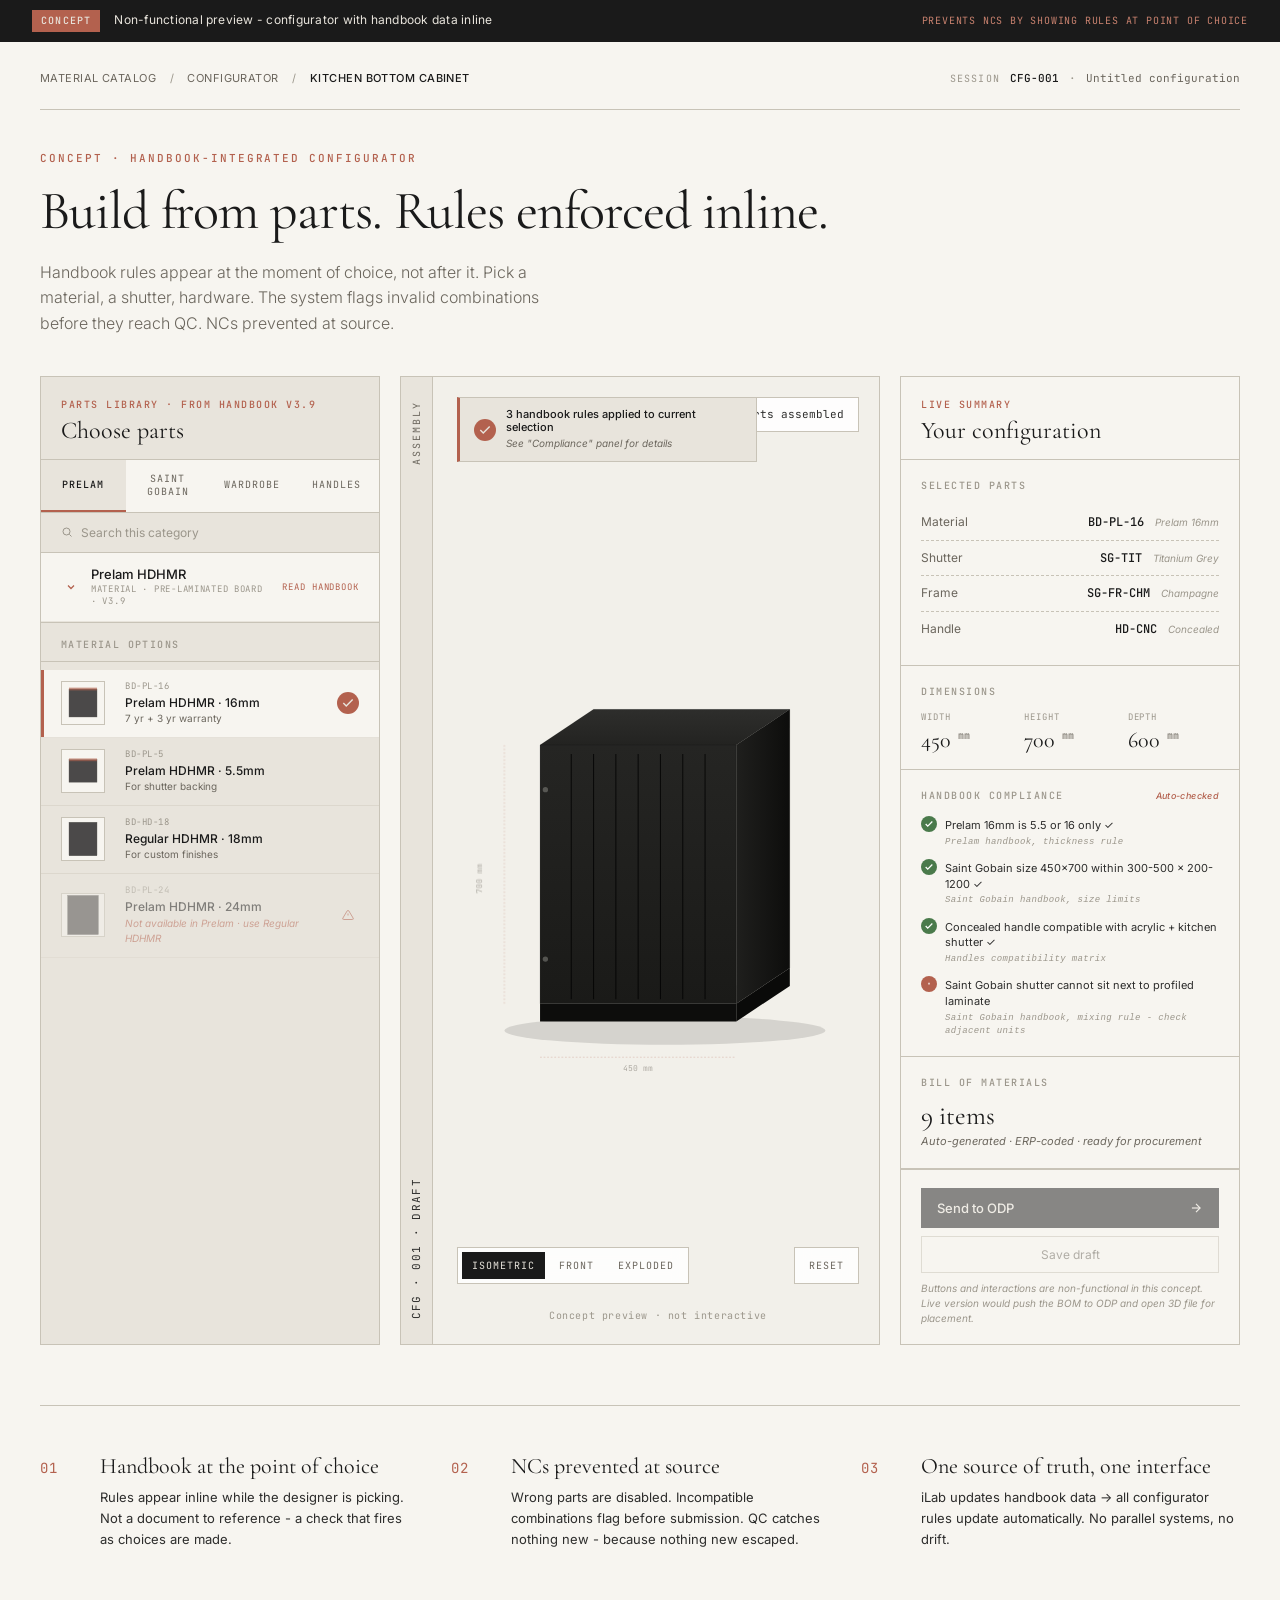
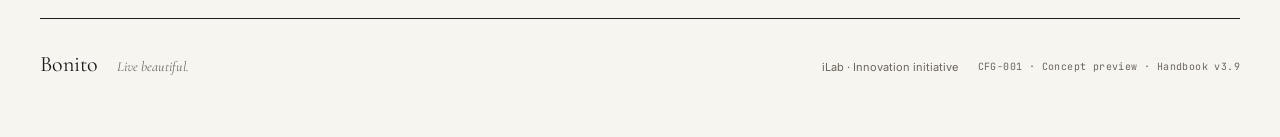
==== commit aef80f25: "Update configurator.html" ====
--- a/configurator.html
+++ b/configurator.html
@@ -13,7 +13,7 @@
 
 <div class="concept-banner">
   <span class="banner-pill">CONCEPT</span>
-  <span>Non-functional preview — configurator with handbook data inline</span>
+  <span>Non-functional preview - configurator with handbook data inline</span>
   <span class="banner-note">Prevents NCs by showing rules at point of choice</span>
 </div>
 
@@ -51,7 +51,7 @@
         <h2 class="panel-title">Choose parts</h2>
       </div>
 
-      <!-- Category tabs — 4 handbook categories -->
+      <!-- Category tabs - 4 handbook categories -->
       <nav class="cat-tabs" id="catTabs">
         <button class="cat-tab active" data-cat="prelam">Prelam</button>
         <button class="cat-tab" data-cat="saint-gobain">Saint Gobain</button>
@@ -65,7 +65,7 @@
         <input type="text" placeholder="Search this category" disabled>
       </div>
 
-      <!-- Category content — one per tab, only active shown -->
+      <!-- Category content - one per tab, only active shown -->
       <div class="cat-content-wrap" id="catContentWrap">
 
         <!-- ========== PRELAM ========== -->
@@ -117,7 +117,7 @@
             </div>
           </div>
 
-          <!-- Parts list — actual pickable items -->
+          <!-- Parts list - actual pickable items -->
           <div class="parts-list-title">Material options</div>
           <div class="parts-list">
             <div class="part-item selected">
@@ -213,7 +213,7 @@
                 <div class="detail-block-title">Critical rules</div>
                 <div class="rule-item">
                   <span class="rule-mark">!</span>
-                  <div><strong>Do not mix with profiled laminate.</strong> Thickness variations at handles create visible seams — client will reject.</div>
+                  <div><strong>Do not mix with profiled laminate.</strong> Thickness variations at handles create visible seams - client will reject.</div>
                 </div>
                 <div class="rule-item">
                   <span class="rule-mark">!</span>
@@ -302,7 +302,7 @@
               <span class="toggle-hint">Read handbook</span>
             </button>
             <div class="details-body">
-              <p class="detail-lede">Two shutter families — openable and sliding. Third path: aluminium profile. Shutter choice constrains mechanism, hardware, and infill.</p>
+              <p class="detail-lede">Two shutter families - openable and sliding. Third path: aluminium profile. Shutter choice constrains mechanism, hardware, and infill.</p>
 
               <div class="detail-block">
                 <div class="detail-block-title">Cane infill rule (traps everyone)</div>
@@ -326,7 +326,7 @@
                 </div>
                 <div class="rule-item">
                   <span class="rule-mark">!</span>
-                  <div><strong>Accessories from Bonito Studio only.</strong> Shirt/belt pullouts, organisers — no third-party sources.</div>
+                  <div><strong>Accessories from Bonito Studio only.</strong> Shirt/belt pullouts, organisers - no third-party sources.</div>
                 </div>
                 <div class="rule-item">
                   <span class="rule-mark">!</span>
@@ -348,7 +348,7 @@
               </div>
               <div class="part-meta">
                 <span class="part-code">WD-OPN</span>
-                <span class="part-name">Openable — hinged</span>
+                <span class="part-name">Openable - hinged</span>
                 <span class="part-hint">Aristo Classical Doors</span>
               </div>
               <div class="part-check">
@@ -365,7 +365,7 @@
               </div>
               <div class="part-meta">
                 <span class="part-code">WD-SLD</span>
-                <span class="part-name">Sliding — track-mounted</span>
+                <span class="part-name">Sliding - track-mounted</span>
                 <span class="part-hint">Bonito Elite / Lite / Slideline 18</span>
               </div>
             </div>
@@ -465,7 +465,7 @@
               <div class="part-meta">
                 <span class="part-code">HD-GPR</span>
                 <span class="part-name">G-profile (handleless)</span>
-                <span class="part-hint">Aluminium / Silver — Ebco</span>
+                <span class="part-hint">Aluminium / Silver - Ebco</span>
               </div>
             </div>
             <div class="part-item">
@@ -638,7 +638,7 @@
         </div>
       </div>
 
-      <!-- Compliance — now with source annotation showing handbook page -->
+      <!-- Compliance - now with source annotation showing handbook page -->
       <div class="config-block">
         <div class="block-title">Handbook compliance <span class="block-meta">Auto-checked</span></div>
         <div class="compliance-list">
@@ -667,7 +667,7 @@
             <div class="c-icon warn-icon"><svg width="10" height="10" viewBox="0 0 24 24" fill="none" stroke="currentColor" stroke-width="3"><path d="M12 9v4"/><path d="M12 17h.01"/></svg></div>
             <div class="c-text">
               Saint Gobain shutter cannot sit next to profiled laminate
-              <span class="c-source">Saint Gobain handbook, mixing rule — check adjacent units</span>
+              <span class="c-source">Saint Gobain handbook, mixing rule - check adjacent units</span>
             </div>
           </div>
         </div>
@@ -696,13 +696,13 @@
 
   </section>
 
-  <!-- Explanation strip — the "why" for Neelam -->
+  <!-- Explanation strip - the "why" for Neelam -->
   <section class="explain-strip">
     <div class="explain-item">
       <div class="explain-num">01</div>
       <div class="explain-body">
         <h3 class="explain-title">Handbook at the point of choice</h3>
-        <p class="explain-text">Rules appear inline while the designer is picking. Not a document to reference — a check that fires as choices are made.</p>
+        <p class="explain-text">Rules appear inline while the designer is picking. Not a document to reference - a check that fires as choices are made.</p>
       </div>
     </div>
 
@@ -710,7 +710,7 @@
       <div class="explain-num">02</div>
       <div class="explain-body">
         <h3 class="explain-title">NCs prevented at source</h3>
-        <p class="explain-text">Wrong parts are disabled. Incompatible combinations flag before submission. QC catches nothing new — because nothing new escaped.</p>
+        <p class="explain-text">Wrong parts are disabled. Incompatible combinations flag before submission. QC catches nothing new - because nothing new escaped.</p>
       </div>
     </div>
 
--- a/configurator.css
+++ b/configurator.css
@@ -1,4 +1,4 @@
-/* Configurator concept mockup — matches PU cabinet page design system */
+/* Handbook-integrated configurator - extends previous configurator design */
 
 :root {
   --ink: #1A1A1A;
@@ -14,11 +14,13 @@
   --text-mute: #9B968B;
 
   --success: #4A7A4B;
-  --warn:    #B3614E;
+  --success-lt: #E5EFE5;
+  --warn: #B3614E;
+  --warn-lt: #F5E5DE;
 
   --display: 'Cormorant Garamond', Georgia, serif;
-  --body:    'Inter', -apple-system, system-ui, sans-serif;
-  --mono:    'JetBrains Mono', 'SF Mono', Consolas, monospace;
+  --body: 'Inter', -apple-system, system-ui, sans-serif;
+  --mono: 'JetBrains Mono', 'SF Mono', Consolas, monospace;
 }
 
 * { box-sizing: border-box; margin: 0; padding: 0; }
@@ -54,14 +56,14 @@
   font-weight: 500;
   letter-spacing: 0.12em;
 }
-.banner-link {
+.banner-note {
   margin-left: auto;
-  color: var(--bone);
-  text-decoration: none;
-  font-size: 12px;
-  opacity: 0.7;
-}
-.banner-link:hover { opacity: 1; }
+  color: var(--clay-soft);
+  font-family: var(--mono);
+  font-size: 10px;
+  letter-spacing: 0.08em;
+  text-transform: uppercase;
+}
 
 .page {
   max-width: 1400px;
@@ -84,8 +86,6 @@
   letter-spacing: 0.04em;
   text-transform: uppercase;
 }
-.crumbs a { color: var(--text-soft); text-decoration: none; }
-.crumbs a:hover { color: var(--ink); }
 .crumbs .sep { margin: 0 10px; color: var(--text-mute); }
 .crumbs .current { color: var(--ink); font-weight: 500; }
 
@@ -96,19 +96,15 @@
   font-family: var(--mono);
   font-size: 11px;
 }
-.erp-label {
-  color: var(--text-mute);
-  letter-spacing: 0.12em;
-  font-size: 10px;
-}
+.erp-label { color: var(--text-mute); letter-spacing: 0.12em; font-size: 10px; }
 .erp-code { color: var(--ink); font-weight: 500; }
 .erp-sep { color: var(--text-mute); }
 .erp-finish { color: var(--text-soft); }
 
 /* Hero intro */
 .hero-intro {
-  margin-bottom: 44px;
-  max-width: 780px;
+  margin-bottom: 40px;
+  max-width: 820px;
 }
 .eyebrow {
   display: block;
@@ -134,15 +130,15 @@
   line-height: 1.6;
   color: var(--text-soft);
   font-weight: 300;
-  max-width: 32em;
+  max-width: 34em;
 }
 
 /* ============ WORKSPACE (3 panels) ============ */
 .workspace {
   display: grid;
-  grid-template-columns: 300px 1fr 320px;
+  grid-template-columns: 340px 1fr 340px;
   gap: 20px;
-  min-height: 640px;
+  min-height: 720px;
   margin-bottom: 60px;
 }
 
@@ -150,6 +146,7 @@
 .panel-head {
   padding: 20px 20px 16px;
   border-bottom: 1px solid var(--line);
+  flex-shrink: 0;
 }
 .panel-eyebrow {
   font-family: var(--mono);
@@ -175,20 +172,23 @@
   border: 1px solid var(--line);
   display: flex;
   flex-direction: column;
+  overflow: hidden;
 }
 
 .cat-tabs {
   display: flex;
   border-bottom: 1px solid var(--line);
+  background: var(--paper);
+  flex-shrink: 0;
 }
 .cat-tab {
   flex: 1;
   background: transparent;
   border: none;
-  padding: 12px 6px;
-  font-family: var(--mono);
-  font-size: 10px;
-  letter-spacing: 0.12em;
+  padding: 12px 4px;
+  font-family: var(--mono);
+  font-size: 10px;
+  letter-spacing: 0.1em;
   text-transform: uppercase;
   color: var(--text-soft);
   cursor: pointer;
@@ -200,6 +200,7 @@
   color: var(--ink);
   border-bottom-color: var(--clay);
   font-weight: 500;
+  background: var(--bone);
 }
 
 .parts-search {
@@ -209,6 +210,7 @@
   padding: 12px 20px;
   border-bottom: 1px solid var(--line);
   color: var(--text-mute);
+  flex-shrink: 0;
 }
 .parts-search input {
   flex: 1;
@@ -221,44 +223,305 @@
 }
 .parts-search input::placeholder { color: var(--text-mute); }
 
-.filter-chips {
-  display: flex;
-  gap: 6px;
-  padding: 12px 20px;
+.cat-content-wrap {
+  flex: 1;
+  overflow-y: auto;
+  min-height: 0;
+}
+
+.cat-content {
+  display: none;
+}
+.cat-content.active {
+  display: block;
+}
+
+/* ============ EXPANDABLE HANDBOOK DETAILS ============ */
+.handbook-details {
   border-bottom: 1px solid var(--line);
-  flex-wrap: wrap;
-}
-.filter-chip {
-  font-family: var(--mono);
-  font-size: 10px;
-  letter-spacing: 0.06em;
-  padding: 4px 10px;
+  background: var(--paper);
+}
+.details-toggle {
+  width: 100%;
+  background: transparent;
+  border: none;
+  padding: 14px 20px;
+  display: flex;
+  align-items: center;
+  justify-content: space-between;
+  gap: 12px;
+  cursor: pointer;
+  text-align: left;
+  transition: background 0.15s;
+}
+.details-toggle:hover { background: var(--bone); }
+.toggle-left {
+  display: flex;
+  align-items: center;
+  gap: 10px;
+  min-width: 0;
+}
+.toggle-icon {
+  width: 20px;
+  height: 20px;
+  color: var(--clay);
+  display: flex;
+  align-items: center;
+  justify-content: center;
+  transition: transform 0.2s;
+  flex-shrink: 0;
+}
+.handbook-details.open .toggle-icon {
+  transform: rotate(180deg);
+}
+.toggle-text {
+  display: flex;
+  flex-direction: column;
+  gap: 1px;
+  min-width: 0;
+}
+.toggle-title {
+  font-family: var(--body);
+  font-size: 13px;
+  font-weight: 500;
+  color: var(--ink);
+  line-height: 1.2;
+}
+.toggle-sub {
+  font-family: var(--mono);
+  font-size: 9px;
+  letter-spacing: 0.08em;
+  color: var(--text-mute);
+  text-transform: uppercase;
+}
+.toggle-hint {
+  font-family: var(--mono);
+  font-size: 9px;
+  letter-spacing: 0.1em;
+  color: var(--clay);
+  text-transform: uppercase;
+  flex-shrink: 0;
+}
+
+.details-body {
+  max-height: 0;
+  overflow: hidden;
+  transition: max-height 0.3s ease;
+  padding: 0 20px;
+  background: var(--bone);
+  border-top: 1px solid transparent;
+}
+.handbook-details.open .details-body {
+  max-height: 1200px;
+  padding: 16px 20px 20px;
+  border-top-color: var(--line);
+}
+
+.detail-lede {
+  font-family: var(--body);
+  font-size: 12px;
+  color: var(--text);
+  line-height: 1.6;
+  margin-bottom: 16px;
+  font-style: italic;
+}
+
+.detail-block {
+  margin-bottom: 16px;
+}
+.detail-block:last-child { margin-bottom: 0; }
+.detail-block-title {
+  font-family: var(--mono);
+  font-size: 10px;
+  letter-spacing: 0.14em;
+  color: var(--text-mute);
+  text-transform: uppercase;
+  margin-bottom: 8px;
+  font-weight: 500;
+}
+
+/* Mini comparison table */
+.mini-compare {
+  width: 100%;
+  border-collapse: collapse;
+  border-top: 1px solid var(--line);
+  border-bottom: 1px solid var(--line);
+  font-size: 11px;
+}
+.mini-compare td {
+  padding: 7px 8px;
+  border-bottom: 1px solid var(--line);
+  vertical-align: baseline;
+}
+.mini-compare tr:last-child td { border-bottom: none; }
+.mini-compare td:first-child {
+  color: var(--text-mute);
+  font-size: 10px;
+  width: 34%;
+}
+.mini-compare td.strong {
+  color: var(--ink);
+  font-weight: 500;
+}
+.mini-compare td:last-child {
+  color: var(--text-soft);
+  font-size: 10px;
+}
+
+/* Detail metrics (Saint Gobain size limits) */
+.detail-metrics {
+  display: flex;
+  gap: 12px;
+}
+.mini-metric {
+  flex: 1;
+  padding: 10px 12px;
   background: var(--paper);
   border: 1px solid var(--line);
-  color: var(--text-soft);
-  cursor: pointer;
-  text-transform: uppercase;
-  transition: all 0.15s;
-}
-.filter-chip:hover { border-color: var(--ink); color: var(--ink); }
-.filter-chip.active {
-  background: var(--ink);
-  color: var(--bone);
-  border-color: var(--ink);
-}
-
+}
+.mm-axis {
+  display: block;
+  font-family: var(--mono);
+  font-size: 9px;
+  letter-spacing: 0.1em;
+  color: var(--text-mute);
+  text-transform: uppercase;
+  margin-bottom: 2px;
+}
+.mm-range {
+  display: block;
+  font-family: var(--display);
+  font-size: 20px;
+  color: var(--ink);
+  line-height: 1;
+}
+.mm-unit {
+  font-family: var(--mono);
+  font-size: 9px;
+  color: var(--text-soft);
+}
+
+/* Rule cards mini (wardrobe cane rule) */
+.rule-cards-mini {
+  display: flex;
+  gap: 8px;
+}
+.rc-mini {
+  flex: 1;
+  padding: 10px 12px;
+  background: var(--paper);
+  border-left: 3px solid var(--clay);
+}
+.rc-axis {
+  font-family: var(--mono);
+  font-size: 9px;
+  letter-spacing: 0.08em;
+  color: var(--text-mute);
+  text-transform: uppercase;
+  margin-bottom: 6px;
+}
+.rc-metric {
+  font-family: var(--display);
+  font-size: 17px;
+  color: var(--ink);
+  line-height: 1.1;
+}
+
+/* Mini compatibility table (handles) */
+.mini-compat {
+  width: 100%;
+  border-collapse: collapse;
+  font-size: 10px;
+  border: 1px solid var(--line);
+}
+.mini-compat th {
+  padding: 6px 4px;
+  background: var(--paper);
+  font-family: var(--mono);
+  font-size: 9px;
+  color: var(--text-soft);
+  font-weight: 500;
+  text-transform: uppercase;
+  letter-spacing: 0.06em;
+  border-bottom: 1px solid var(--line);
+  text-align: center;
+}
+.mini-compat th:first-child { text-align: left; padding-left: 8px; color: var(--ink); }
+.mini-compat td {
+  padding: 5px 4px;
+  text-align: center;
+  border-bottom: 1px solid var(--line);
+  font-family: var(--mono);
+  font-size: 10px;
+}
+.mini-compat td:first-child {
+  text-align: left;
+  padding-left: 8px;
+  color: var(--ink);
+  font-weight: 500;
+  font-family: var(--body);
+  font-size: 11px;
+}
+.mini-compat tr:last-child td { border-bottom: none; }
+.mini-compat td.yes { color: var(--success); font-weight: 500; }
+.mini-compat td.no { color: var(--warn); font-weight: 500; }
+.mini-compat td.partial { color: var(--text-soft); font-size: 9px; }
+
+/* Rules block */
+.detail-block.rules {
+  padding-top: 4px;
+  border-top: 1px dashed var(--line);
+  margin-top: 4px;
+}
+.rule-item {
+  display: grid;
+  grid-template-columns: 14px 1fr;
+  gap: 8px;
+  padding: 6px 0;
+  align-items: baseline;
+}
+.rule-mark {
+  font-family: var(--display);
+  font-size: 15px;
+  color: var(--clay);
+  line-height: 1;
+  font-weight: 500;
+}
+.rule-item > div {
+  font-size: 11px;
+  line-height: 1.5;
+  color: var(--text);
+}
+.rule-item strong {
+  font-weight: 600;
+  color: var(--ink);
+}
+
+/* ============ PARTS LIST ============ */
+.parts-list-title {
+  padding: 14px 20px 8px;
+  font-family: var(--mono);
+  font-size: 10px;
+  letter-spacing: 0.14em;
+  color: var(--text-mute);
+  text-transform: uppercase;
+  font-weight: 500;
+  background: var(--bone);
+  border-bottom: 1px solid var(--line);
+}
+.parts-list-title.mt {
+  border-top: 1px solid var(--line);
+}
 .parts-list {
-  flex: 1;
-  overflow-y: auto;
   padding: 8px 0;
 }
 
 .part-item {
   display: grid;
-  grid-template-columns: 48px 1fr auto;
+  grid-template-columns: 52px 1fr auto;
   gap: 12px;
   align-items: center;
-  padding: 12px 20px;
+  padding: 10px 20px;
   cursor: pointer;
   transition: background 0.15s;
   border-bottom: 1px solid rgba(200, 195, 183, 0.4);
@@ -268,19 +531,19 @@
   background: var(--paper);
   box-shadow: inset 3px 0 0 var(--clay);
 }
-.part-item.disabled { opacity: 0.4; cursor: not-allowed; }
+.part-item.disabled { opacity: 0.5; cursor: not-allowed; }
 .part-item.disabled:hover { background: transparent; }
 
 .part-thumb {
-  width: 48px;
-  height: 48px;
+  width: 44px;
+  height: 44px;
   background: var(--paper);
   border: 1px solid var(--line);
   display: flex;
   align-items: center;
   justify-content: center;
 }
-.part-thumb svg { width: 32px; height: 42px; }
+.part-thumb svg { width: 100%; height: 100%; }
 
 .part-meta {
   display: flex;
@@ -290,19 +553,24 @@
 }
 .part-code {
   font-family: var(--mono);
-  font-size: 10px;
+  font-size: 9px;
   color: var(--text-mute);
   letter-spacing: 0.06em;
 }
 .part-name {
-  font-size: 13px;
+  font-size: 12px;
   color: var(--ink);
   font-weight: 500;
   line-height: 1.3;
 }
 .part-hint {
-  font-size: 11px;
-  color: var(--text-soft);
+  font-size: 10px;
+  color: var(--text-soft);
+}
+.part-warn-text {
+  font-size: 10px;
+  color: var(--warn);
+  font-style: italic;
 }
 
 .part-check {
@@ -324,6 +592,38 @@
   justify-content: center;
 }
 
+/* Swatch grid (Saint Gobain colours) */
+.swatch-grid {
+  display: grid;
+  grid-template-columns: repeat(3, 1fr);
+  gap: 8px;
+  padding: 12px 20px;
+}
+.mini-swatch {
+  display: flex;
+  flex-direction: column;
+  gap: 4px;
+  cursor: pointer;
+  padding: 4px;
+  border: 1px solid transparent;
+  transition: border-color 0.15s;
+}
+.mini-swatch:hover { border-color: var(--line); }
+.mini-swatch.selected {
+  border-color: var(--clay);
+  background: var(--paper);
+}
+.ms-color {
+  aspect-ratio: 1;
+  border: 1px solid var(--line);
+}
+.mini-swatch span {
+  font-size: 9px;
+  color: var(--text);
+  line-height: 1.2;
+  text-align: center;
+}
+
 /* MIDDLE: Assembly panel */
 .assembly-panel {
   position: relative;
@@ -334,7 +634,7 @@
   border: 1px solid var(--line);
   width: 100%;
   height: 100%;
-  min-height: 640px;
+  min-height: 720px;
   overflow: hidden;
 }
 
@@ -384,7 +684,7 @@
 
 .assembly-controls {
   position: absolute;
-  bottom: 56px;
+  bottom: 60px;
   left: 56px;
   right: 20px;
   display: flex;
@@ -439,6 +739,48 @@
   background: var(--success);
 }
 
+/* Rule triggered indicator */
+.rule-triggered {
+  position: absolute;
+  top: 20px;
+  left: 56px;
+  display: flex;
+  align-items: center;
+  gap: 10px;
+  background: var(--bone);
+  padding: 10px 14px;
+  border: 1px solid var(--line);
+  border-left: 3px solid var(--clay);
+  max-width: 300px;
+}
+.rt-icon {
+  width: 22px;
+  height: 22px;
+  background: var(--clay);
+  color: var(--bone);
+  border-radius: 50%;
+  display: flex;
+  align-items: center;
+  justify-content: center;
+  flex-shrink: 0;
+}
+.rt-text {
+  display: flex;
+  flex-direction: column;
+  gap: 1px;
+}
+.rt-title {
+  font-size: 11px;
+  color: var(--ink);
+  font-weight: 500;
+  line-height: 1.2;
+}
+.rt-sub {
+  font-size: 10px;
+  color: var(--text-soft);
+  font-style: italic;
+}
+
 .assembly-hint {
   position: absolute;
   bottom: 20px;
@@ -475,6 +817,17 @@
   color: var(--text-mute);
   margin-bottom: 12px;
   font-weight: 500;
+  display: flex;
+  justify-content: space-between;
+  align-items: baseline;
+}
+.block-meta {
+  font-family: var(--body);
+  font-size: 9px;
+  color: var(--clay);
+  text-transform: none;
+  letter-spacing: 0.04em;
+  font-style: italic;
 }
 
 .config-row {
@@ -539,7 +892,7 @@
 .compliance-list {
   display: flex;
   flex-direction: column;
-  gap: 8px;
+  gap: 10px;
 }
 .compliance-item {
   display: grid;
@@ -557,10 +910,23 @@
   align-items: center;
   justify-content: center;
 }
+.c-icon.warn-icon {
+  background: var(--warn);
+}
 .c-text {
   font-size: 11px;
   line-height: 1.45;
   color: var(--text);
+  display: flex;
+  flex-direction: column;
+  gap: 2px;
+}
+.c-source {
+  font-family: var(--mono);
+  font-size: 9px;
+  color: var(--text-mute);
+  letter-spacing: 0.04em;
+  font-style: italic;
 }
 
 .bom-summary {
@@ -599,9 +965,7 @@
   display: flex;
   align-items: center;
   justify-content: space-between;
-  transition: all 0.15s;
-}
-.action-primary:hover:not(:disabled) { background: var(--ink-soft); }
+}
 .action-primary:disabled { opacity: 0.5; cursor: not-allowed; }
 .action-secondary {
   background: transparent;
@@ -612,7 +976,6 @@
   font-size: 12px;
   cursor: pointer;
 }
-.action-secondary:hover:not(:disabled) { color: var(--ink); border-color: var(--ink); }
 .action-secondary:disabled { opacity: 0.5; cursor: not-allowed; }
 
 .concept-note {
@@ -623,7 +986,7 @@
   line-height: 1.5;
 }
 
-/* ============ EXPLAIN STRIP ============ */
+/* Explain strip */
 .explain-strip {
   display: grid;
   grid-template-columns: repeat(3, 1fr);
@@ -657,7 +1020,7 @@
   color: var(--text);
 }
 
-/* ============ FOOTER ============ */
+/* Footer */
 .page-foot {
   display: flex;
   justify-content: space-between;
@@ -690,29 +1053,24 @@
   letter-spacing: 0.04em;
 }
 
-/* ============ RESPONSIVE ============ */
+/* Responsive */
 @media (max-width: 1200px) {
   .workspace {
-    grid-template-columns: 260px 1fr 280px;
+    grid-template-columns: 300px 1fr 300px;
   }
 }
-
 @media (max-width: 1000px) {
   .workspace {
     grid-template-columns: 1fr;
   }
-  .parts-panel, .summary-panel {
-    max-height: 400px;
-  }
-  .explain-strip {
-    grid-template-columns: 1fr;
-    gap: 20px;
-  }
-}
-
+  .parts-panel, .summary-panel { max-height: 500px; }
+  .assembly-frame { min-height: 500px; }
+  .explain-strip { grid-template-columns: 1fr; gap: 20px; }
+}
 @media (max-width: 640px) {
   .page { padding: 16px 20px 40px; }
   .concept-banner { padding: 8px 20px; flex-wrap: wrap; }
   .page-head { flex-direction: column; align-items: flex-start; gap: 12px; }
   .page-title { font-size: 34px; }
-}
+  .rule-triggered { max-width: calc(100% - 80px); }
+}
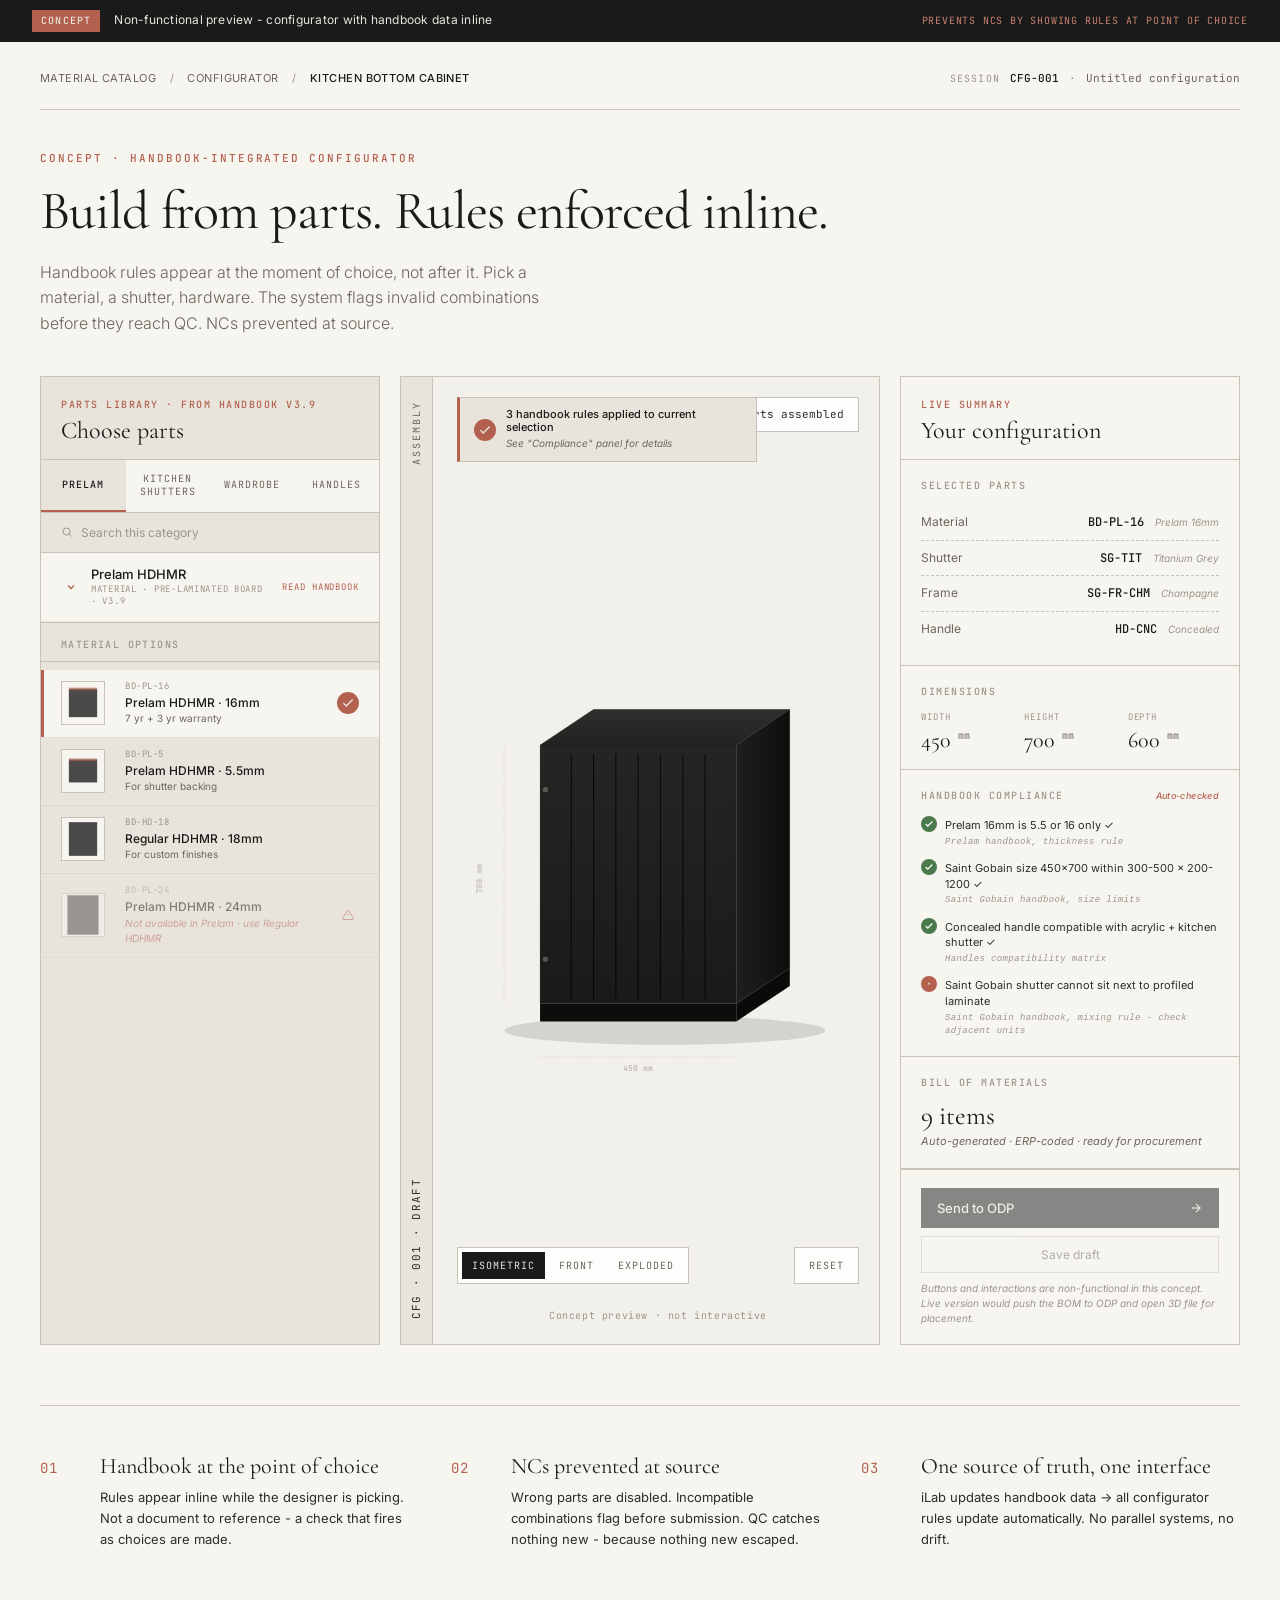
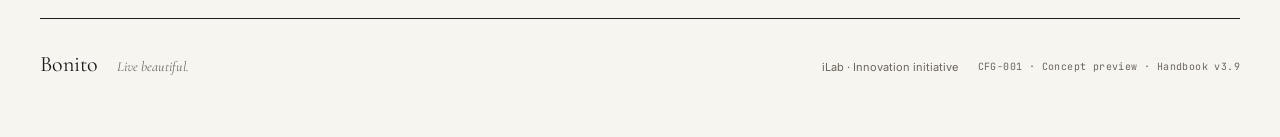
==== commit a7a479b1: "Update configurator.html" ====
--- a/configurator.html
+++ b/configurator.html
@@ -54,7 +54,7 @@
       <!-- Category tabs - 4 handbook categories -->
       <nav class="cat-tabs" id="catTabs">
         <button class="cat-tab active" data-cat="prelam">Prelam</button>
-        <button class="cat-tab" data-cat="saint-gobain">Saint Gobain</button>
+        <button class="cat-tab" data-cat="saint-gobain">Kitchen Shutters</button>
         <button class="cat-tab" data-cat="wardrobe">Wardrobe</button>
         <button class="cat-tab" data-cat="handles">Handles</button>
       </nav>
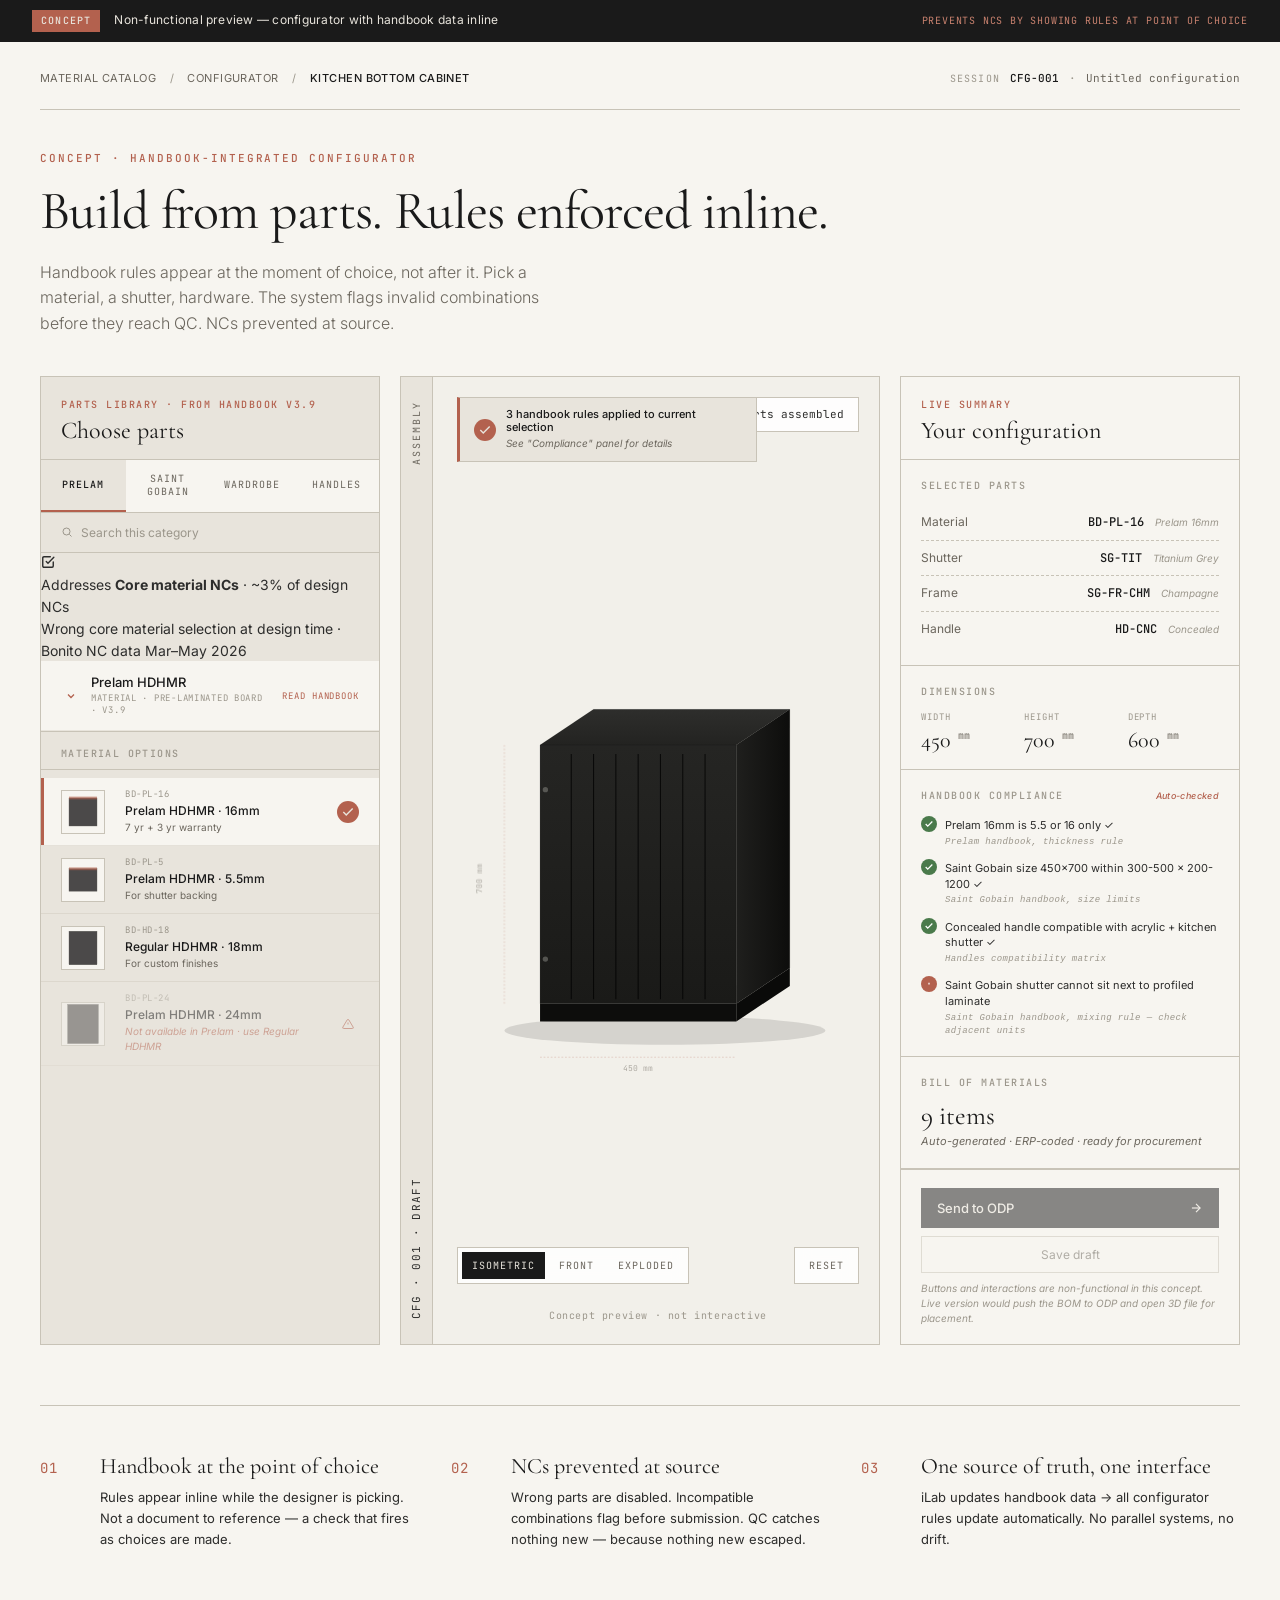
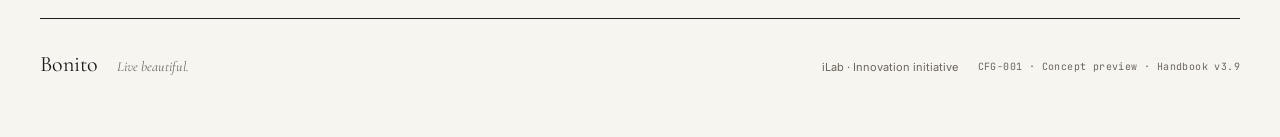
==== commit 8c8cbb2f: "Update configurator.html" ====
--- a/configurator.html
+++ b/configurator.html
@@ -13,7 +13,7 @@
 
 <div class="concept-banner">
   <span class="banner-pill">CONCEPT</span>
-  <span>Non-functional preview - configurator with handbook data inline</span>
+  <span>Non-functional preview — configurator with handbook data inline</span>
   <span class="banner-note">Prevents NCs by showing rules at point of choice</span>
 </div>
 
@@ -51,10 +51,10 @@
         <h2 class="panel-title">Choose parts</h2>
       </div>
 
-      <!-- Category tabs - 4 handbook categories -->
+      <!-- Category tabs — 4 handbook categories -->
       <nav class="cat-tabs" id="catTabs">
         <button class="cat-tab active" data-cat="prelam">Prelam</button>
-        <button class="cat-tab" data-cat="saint-gobain">Kitchen Shutters</button>
+        <button class="cat-tab" data-cat="saint-gobain">Saint Gobain</button>
         <button class="cat-tab" data-cat="wardrobe">Wardrobe</button>
         <button class="cat-tab" data-cat="handles">Handles</button>
       </nav>
@@ -65,11 +65,22 @@
         <input type="text" placeholder="Search this category" disabled>
       </div>
 
-      <!-- Category content - one per tab, only active shown -->
+      <!-- Category content — one per tab, only active shown -->
       <div class="cat-content-wrap" id="catContentWrap">
 
         <!-- ========== PRELAM ========== -->
         <div class="cat-content active" data-cat="prelam">
+
+          <!-- NC coverage indicator — connects category to specific NC data -->
+          <div class="nc-callout">
+            <div class="nc-callout-icon">
+              <svg width="14" height="14" viewBox="0 0 24 24" fill="none" stroke="currentColor" stroke-width="2.4" stroke-linecap="round"><polyline points="9 11 12 14 22 4"/><path d="M21 12v7a2 2 0 0 1-2 2H5a2 2 0 0 1-2-2V5a2 2 0 0 1 2-2h11"/></svg>
+            </div>
+            <div class="nc-callout-body">
+              <div class="nc-callout-title">Addresses <strong>Core material NCs</strong> · ~3% of design NCs</div>
+              <div class="nc-callout-sub">Wrong core material selection at design time · Bonito NC data Mar–May 2026</div>
+            </div>
+          </div>
 
           <!-- Expandable handbook details header -->
           <div class="handbook-details">
@@ -117,7 +128,7 @@
             </div>
           </div>
 
-          <!-- Parts list - actual pickable items -->
+          <!-- Parts list — actual pickable items -->
           <div class="parts-list-title">Material options</div>
           <div class="parts-list">
             <div class="part-item selected">
@@ -184,6 +195,16 @@
 
         <!-- ========== SAINT GOBAIN ========== -->
         <div class="cat-content" data-cat="saint-gobain">
+
+          <div class="nc-callout warn">
+            <div class="nc-callout-icon">
+              <svg width="14" height="14" viewBox="0 0 24 24" fill="none" stroke="currentColor" stroke-width="2.4" stroke-linecap="round"><path d="M12 9v4"/><path d="M12 17h.01"/><path d="M10.29 3.86 1.82 18a2 2 0 0 0 1.71 3h16.94a2 2 0 0 0 1.71-3L13.71 3.86a2 2 0 0 0-3.42 0Z"/></svg>
+            </div>
+            <div class="nc-callout-body">
+              <div class="nc-callout-title">Addresses <strong>Laminate Placement NCs</strong> · 18% of design NCs · <span class="nc-trend">rising 34→36→38</span></div>
+              <div class="nc-callout-sub">Only top-5 sub-category NOT falling. Configurator prevents wrong finish selection at choice time.</div>
+            </div>
+          </div>
 
           <div class="handbook-details">
             <button class="details-toggle" onclick="toggleDetails(this)">
@@ -213,7 +234,7 @@
                 <div class="detail-block-title">Critical rules</div>
                 <div class="rule-item">
                   <span class="rule-mark">!</span>
-                  <div><strong>Do not mix with profiled laminate.</strong> Thickness variations at handles create visible seams - client will reject.</div>
+                  <div><strong>Do not mix with profiled laminate.</strong> Thickness variations at handles create visible seams — client will reject.</div>
                 </div>
                 <div class="rule-item">
                   <span class="rule-mark">!</span>
@@ -288,6 +309,16 @@
         <!-- ========== WARDROBE ========== -->
         <div class="cat-content" data-cat="wardrobe">
 
+          <div class="nc-callout">
+            <div class="nc-callout-icon">
+              <svg width="14" height="14" viewBox="0 0 24 24" fill="none" stroke="currentColor" stroke-width="2.4" stroke-linecap="round"><polyline points="9 11 12 14 22 4"/><path d="M21 12v7a2 2 0 0 1-2 2H5a2 2 0 0 1-2-2V5a2 2 0 0 1 2-2h11"/></svg>
+            </div>
+            <div class="nc-callout-body">
+              <div class="nc-callout-title">Addresses <strong>Accessories NCs</strong> · 4% of design NCs</div>
+              <div class="nc-callout-sub">Wardrobe accessories must be from Bonito Studio only · cane infill sizing rules also enforced</div>
+            </div>
+          </div>
+
           <div class="handbook-details">
             <button class="details-toggle" onclick="toggleDetails(this)">
               <div class="toggle-left">
@@ -302,7 +333,7 @@
               <span class="toggle-hint">Read handbook</span>
             </button>
             <div class="details-body">
-              <p class="detail-lede">Two shutter families - openable and sliding. Third path: aluminium profile. Shutter choice constrains mechanism, hardware, and infill.</p>
+              <p class="detail-lede">Two shutter families — openable and sliding. Third path: aluminium profile. Shutter choice constrains mechanism, hardware, and infill.</p>
 
               <div class="detail-block">
                 <div class="detail-block-title">Cane infill rule (traps everyone)</div>
@@ -326,7 +357,7 @@
                 </div>
                 <div class="rule-item">
                   <span class="rule-mark">!</span>
-                  <div><strong>Accessories from Bonito Studio only.</strong> Shirt/belt pullouts, organisers - no third-party sources.</div>
+                  <div><strong>Accessories from Bonito Studio only.</strong> Shirt/belt pullouts, organisers — no third-party sources.</div>
                 </div>
                 <div class="rule-item">
                   <span class="rule-mark">!</span>
@@ -348,7 +379,7 @@
               </div>
               <div class="part-meta">
                 <span class="part-code">WD-OPN</span>
-                <span class="part-name">Openable - hinged</span>
+                <span class="part-name">Openable — hinged</span>
                 <span class="part-hint">Aristo Classical Doors</span>
               </div>
               <div class="part-check">
@@ -365,7 +396,7 @@
               </div>
               <div class="part-meta">
                 <span class="part-code">WD-SLD</span>
-                <span class="part-name">Sliding - track-mounted</span>
+                <span class="part-name">Sliding — track-mounted</span>
                 <span class="part-hint">Bonito Elite / Lite / Slideline 18</span>
               </div>
             </div>
@@ -387,6 +418,16 @@
 
         <!-- ========== HANDLES ========== -->
         <div class="cat-content" data-cat="handles">
+
+          <div class="nc-callout warn">
+            <div class="nc-callout-icon">
+              <svg width="14" height="14" viewBox="0 0 24 24" fill="none" stroke="currentColor" stroke-width="2.4" stroke-linecap="round"><path d="M12 9v4"/><path d="M12 17h.01"/><path d="M10.29 3.86 1.82 18a2 2 0 0 0 1.71 3h16.94a2 2 0 0 0 1.71-3L13.71 3.86a2 2 0 0 0-3.42 0Z"/></svg>
+            </div>
+            <div class="nc-callout-body">
+              <div class="nc-callout-title">Addresses <strong>Knob &amp; Handles NCs</strong> · 6% of design NCs · <span class="nc-trend">stuck at 11→12→12</span></div>
+              <div class="nc-callout-sub">Flat trend, not falling. Lamezia on tall shutters is the classic on-site rejection. Configurator disables the invalid combination.</div>
+            </div>
+          </div>
 
           <div class="handbook-details">
             <button class="details-toggle" onclick="toggleDetails(this)">
@@ -465,7 +506,7 @@
               <div class="part-meta">
                 <span class="part-code">HD-GPR</span>
                 <span class="part-name">G-profile (handleless)</span>
-                <span class="part-hint">Aluminium / Silver - Ebco</span>
+                <span class="part-hint">Aluminium / Silver — Ebco</span>
               </div>
             </div>
             <div class="part-item">
@@ -638,7 +679,7 @@
         </div>
       </div>
 
-      <!-- Compliance - now with source annotation showing handbook page -->
+      <!-- Compliance — now with source annotation showing handbook page -->
       <div class="config-block">
         <div class="block-title">Handbook compliance <span class="block-meta">Auto-checked</span></div>
         <div class="compliance-list">
@@ -667,7 +708,7 @@
             <div class="c-icon warn-icon"><svg width="10" height="10" viewBox="0 0 24 24" fill="none" stroke="currentColor" stroke-width="3"><path d="M12 9v4"/><path d="M12 17h.01"/></svg></div>
             <div class="c-text">
               Saint Gobain shutter cannot sit next to profiled laminate
-              <span class="c-source">Saint Gobain handbook, mixing rule - check adjacent units</span>
+              <span class="c-source">Saint Gobain handbook, mixing rule — check adjacent units</span>
             </div>
           </div>
         </div>
@@ -696,13 +737,13 @@
 
   </section>
 
-  <!-- Explanation strip - the "why" for Neelam -->
+  <!-- Explanation strip — the "why" for Neelam -->
   <section class="explain-strip">
     <div class="explain-item">
       <div class="explain-num">01</div>
       <div class="explain-body">
         <h3 class="explain-title">Handbook at the point of choice</h3>
-        <p class="explain-text">Rules appear inline while the designer is picking. Not a document to reference - a check that fires as choices are made.</p>
+        <p class="explain-text">Rules appear inline while the designer is picking. Not a document to reference — a check that fires as choices are made.</p>
       </div>
     </div>
 
@@ -710,7 +751,7 @@
       <div class="explain-num">02</div>
       <div class="explain-body">
         <h3 class="explain-title">NCs prevented at source</h3>
-        <p class="explain-text">Wrong parts are disabled. Incompatible combinations flag before submission. QC catches nothing new - because nothing new escaped.</p>
+        <p class="explain-text">Wrong parts are disabled. Incompatible combinations flag before submission. QC catches nothing new — because nothing new escaped.</p>
       </div>
     </div>
 
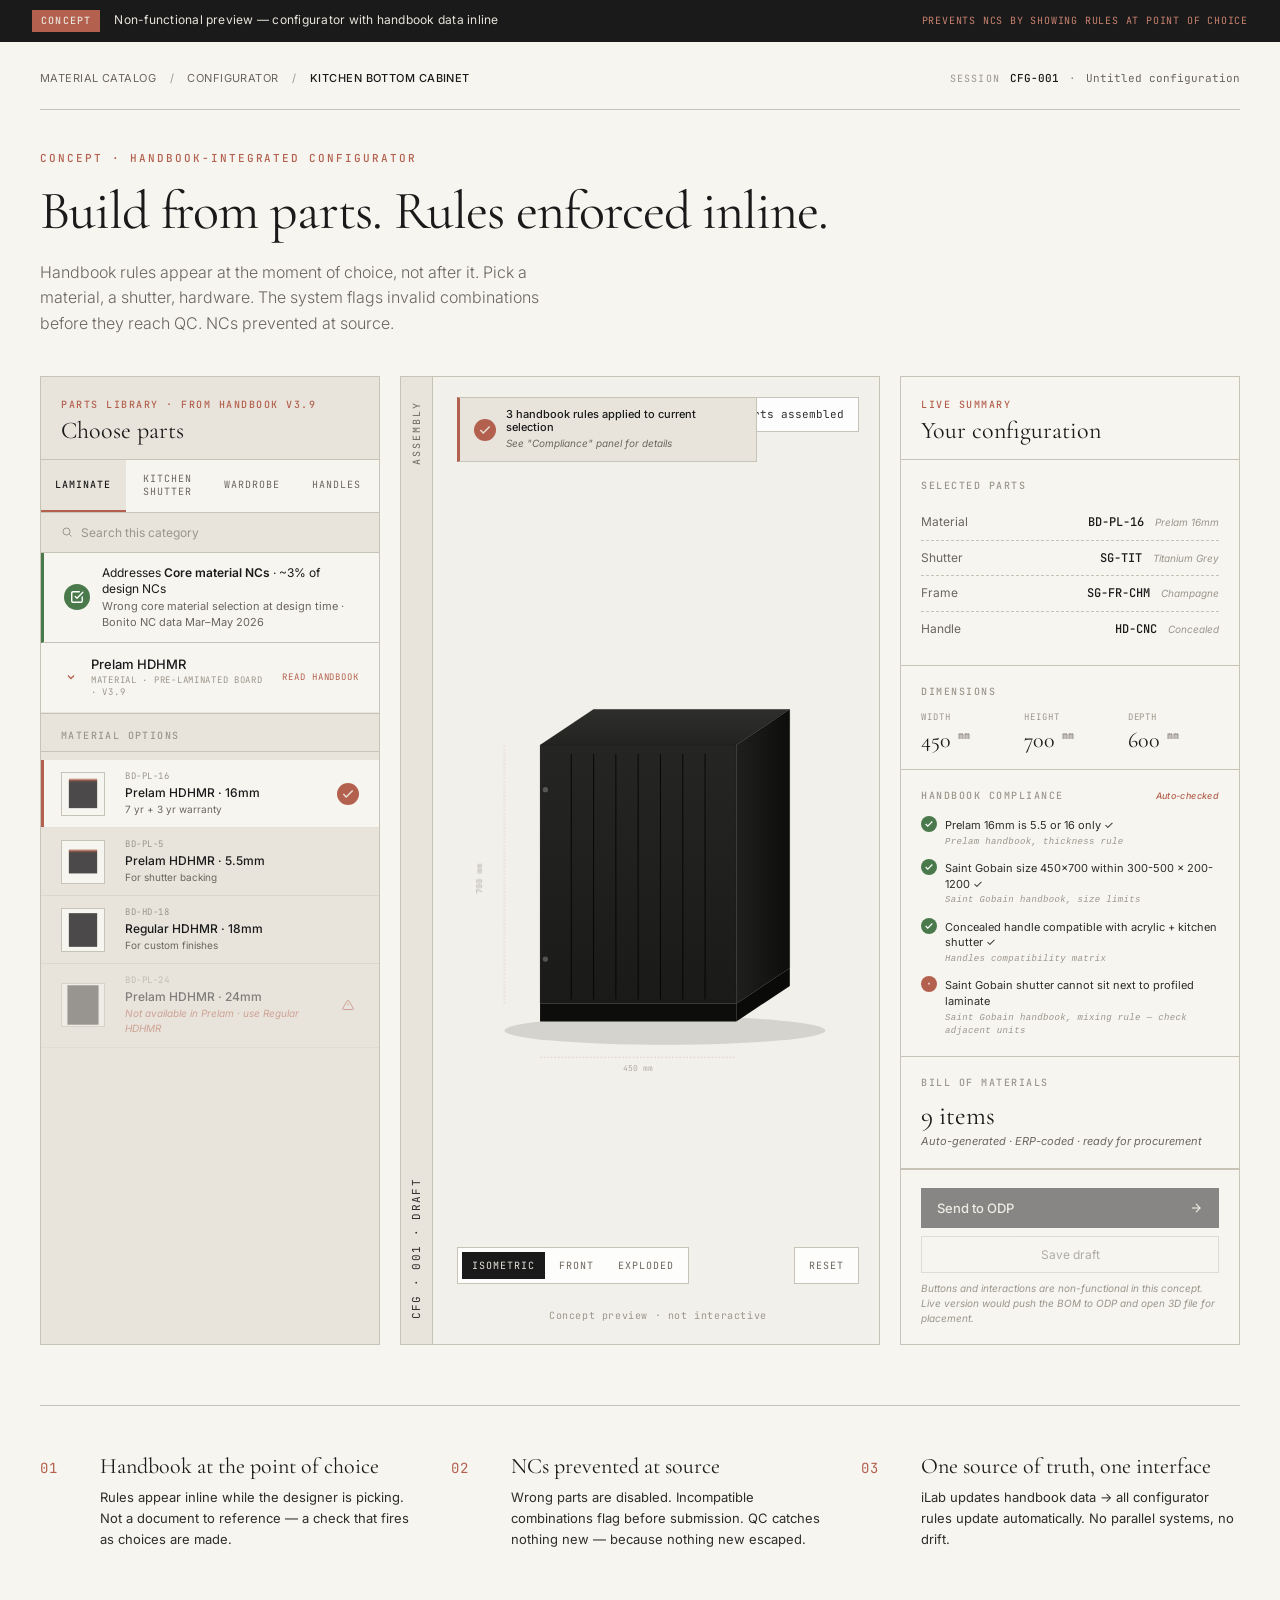
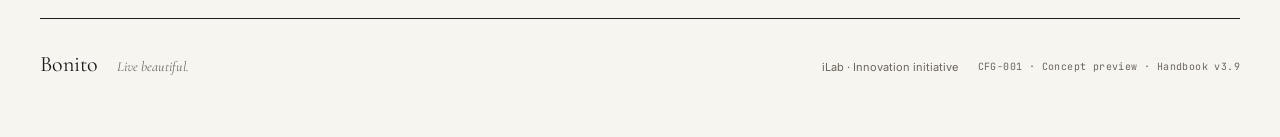
==== commit a65b9aff: "Update configurator.html" ====
--- a/configurator.html
+++ b/configurator.html
@@ -53,8 +53,8 @@
 
       <!-- Category tabs — 4 handbook categories -->
       <nav class="cat-tabs" id="catTabs">
-        <button class="cat-tab active" data-cat="prelam">Prelam</button>
-        <button class="cat-tab" data-cat="saint-gobain">Saint Gobain</button>
+        <button class="cat-tab active" data-cat="prelam">Laminate</button>
+        <button class="cat-tab" data-cat="saint-gobain">Kitchen Shutter</button>
         <button class="cat-tab" data-cat="wardrobe">Wardrobe</button>
         <button class="cat-tab" data-cat="handles">Handles</button>
       </nav>
--- a/configurator.css
+++ b/configurator.css
@@ -1,4 +1,4 @@
-/* Handbook-integrated configurator - extends previous configurator design */
+/* Handbook-integrated configurator — extends previous configurator design */
 
 :root {
   --ink: #1A1A1A;
@@ -1074,3 +1074,65 @@
   .page-title { font-size: 34px; }
   .rule-triggered { max-width: calc(100% - 80px); }
 }
+
+/* ============ NC COVERAGE CALLOUT ============ */
+/* Small strip inside each category tab showing which NC sub-category it addresses */
+.nc-callout {
+  display: grid;
+  grid-template-columns: 28px 1fr;
+  gap: 10px;
+  padding: 12px 20px;
+  background: var(--paper);
+  border-bottom: 1px solid var(--line);
+  border-left: 3px solid var(--success);
+  align-items: center;
+}
+.nc-callout.warn {
+  border-left-color: var(--warn);
+}
+.nc-callout-icon {
+  width: 26px;
+  height: 26px;
+  border-radius: 50%;
+  background: var(--success);
+  color: white;
+  display: flex;
+  align-items: center;
+  justify-content: center;
+  flex-shrink: 0;
+}
+.nc-callout.warn .nc-callout-icon {
+  background: var(--warn);
+}
+.nc-callout-body {
+  display: flex;
+  flex-direction: column;
+  gap: 2px;
+  min-width: 0;
+}
+.nc-callout-title {
+  font-family: var(--body);
+  font-size: 12px;
+  color: var(--ink);
+  line-height: 1.35;
+}
+.nc-callout-title strong {
+  font-weight: 600;
+  color: var(--ink);
+}
+.nc-callout-sub {
+  font-family: var(--body);
+  font-size: 11px;
+  color: var(--text-soft);
+  line-height: 1.4;
+}
+.nc-trend {
+  font-family: var(--mono);
+  font-size: 10px;
+  color: var(--warn);
+  background: rgba(179, 97, 78, 0.08);
+  padding: 1px 6px;
+  border-radius: 2px;
+  letter-spacing: 0.02em;
+  margin-left: 4px;
+}
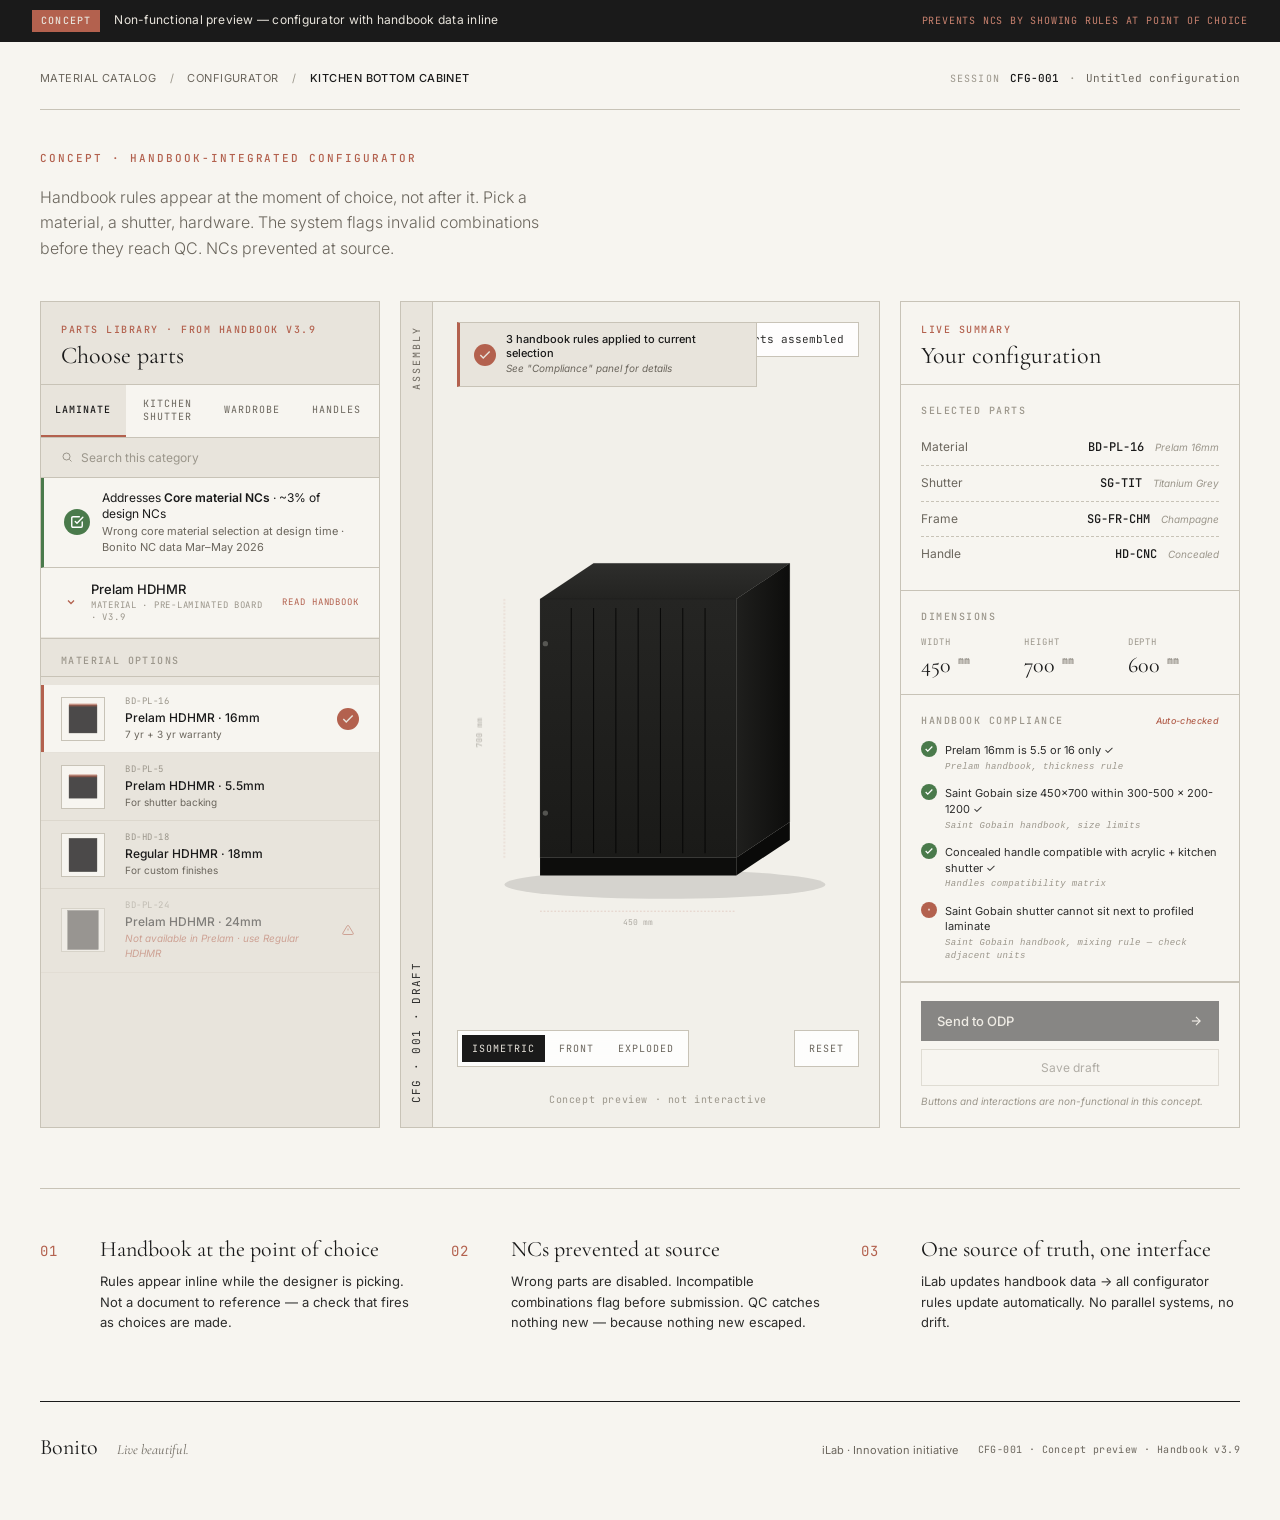
==== commit d7530fc3: "Update configurator.html" ====
--- a/configurator.html
+++ b/configurator.html
@@ -37,7 +37,7 @@
 
   <section class="hero-intro">
     <span class="eyebrow">Concept · handbook-integrated configurator</span>
-    <h1 class="page-title">Build from parts. Rules enforced inline.</h1>
+   <!-- <h1 class="page-title">Build from parts. Rules enforced inline.</h1> -->
     <p class="lede">Handbook rules appear at the moment of choice, not after it. Pick a material, a shutter, hardware. The system flags invalid combinations before they reach QC. NCs prevented at source.</p>
   </section>
 
@@ -713,14 +713,14 @@
           </div>
         </div>
       </div>
-
-      <div class="config-block">
+ <!--       <div class="config-block">
         <div class="block-title">Bill of materials</div>
         <div class="bom-summary">
           <span class="bom-count">9 items</span>
           <span class="bom-hint">Auto-generated · ERP-coded · ready for procurement</span>
         </div>
       </div>
+     -->
 
       <div class="config-actions">
         <button class="action-primary" disabled>
@@ -731,7 +731,7 @@
       </div>
 
       <p class="concept-note">
-        Buttons and interactions are non-functional in this concept. Live version would push the BOM to ODP and open 3D file for placement.
+        Buttons and interactions are non-functional in this concept.
       </p>
     </aside>
 
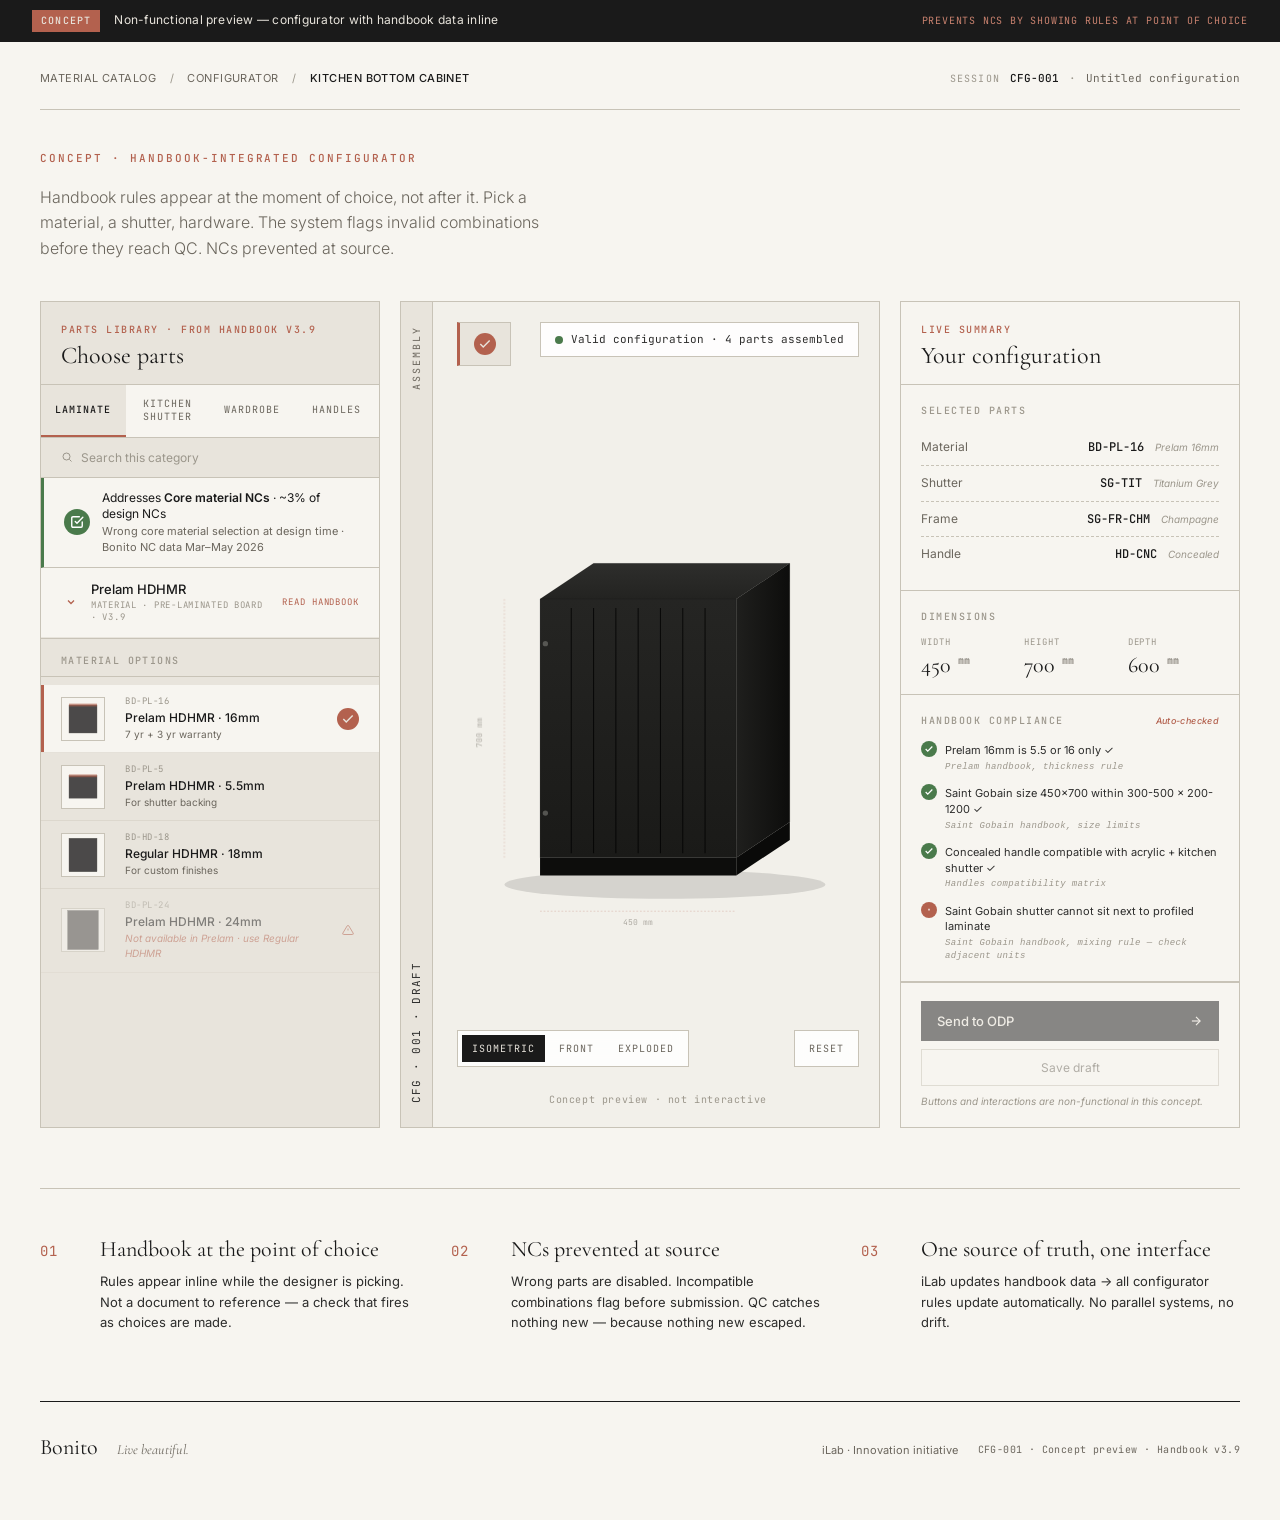
==== commit 2f93a30d: "Update configurator.html" ====
--- a/configurator.html
+++ b/configurator.html
@@ -622,10 +622,12 @@
           <div class="rt-icon">
             <svg width="14" height="14" viewBox="0 0 24 24" fill="none" stroke="currentColor" stroke-width="2.4"><polyline points="20 6 9 17 4 12"/></svg>
           </div>
+          <!--
           <div class="rt-text">
             <span class="rt-title">3 handbook rules applied to current selection</span>
             <span class="rt-sub">See "Compliance" panel for details</span>
           </div>
+          -->
         </div>
 
         <div class="assembly-hint">
